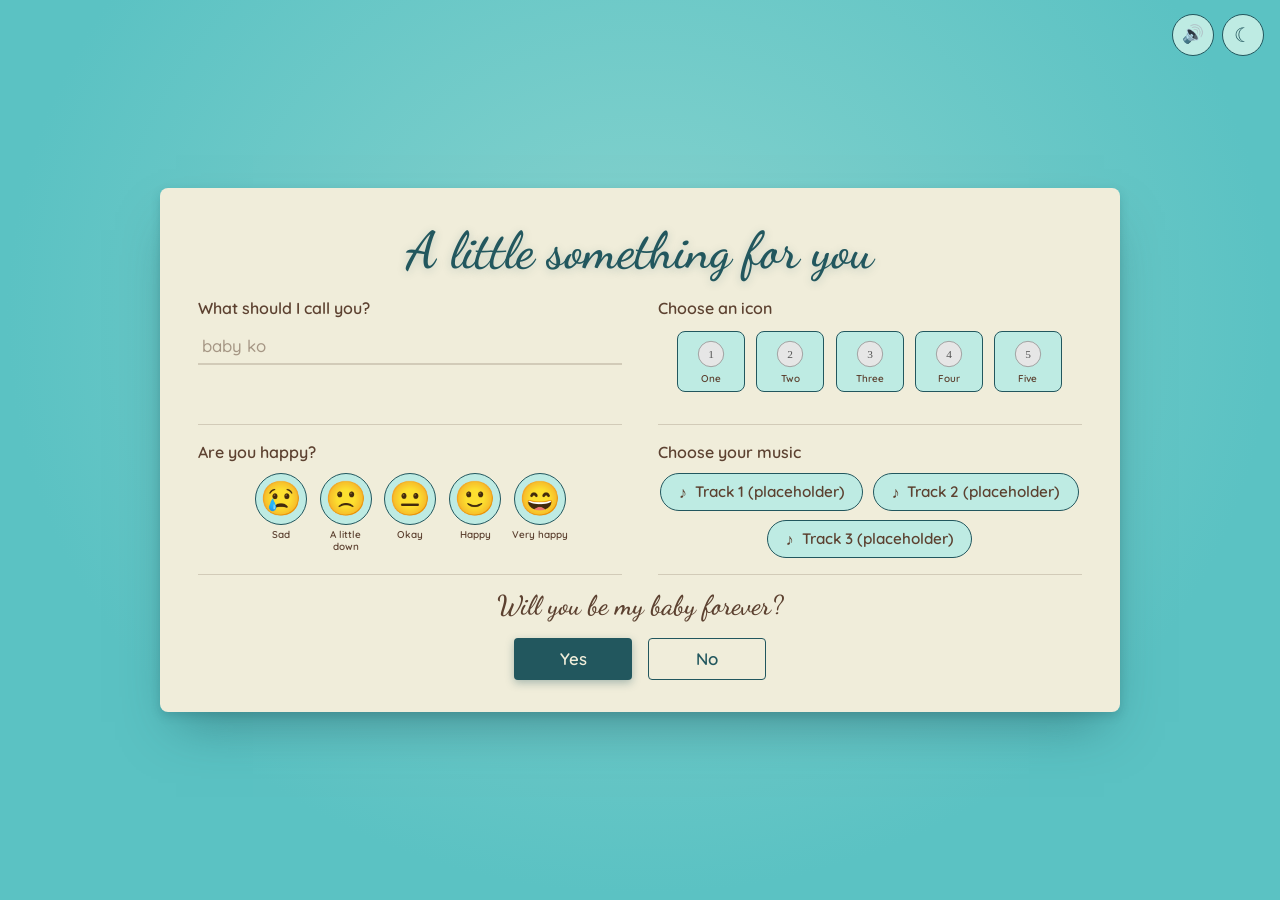
==== surprise-kit/index.html @ 10401327 "refactor: split into shared modules and a separate letter page Moves the one-page script into js/con" ====
<!DOCTYPE html>
<html lang="en">
<head>
<meta charset="utf-8">
<meta name="viewport" content="width=device-width, initial-scale=1, viewport-fit=cover">
<meta name="robots" content="noindex, nofollow, noarchive">
<meta name="referrer" content="strict-origin-when-cross-origin">
<title></title>
<!-- Documented exception: assets/favicon.svg can't read CSS variables, so it uses approved palette hexes directly. -->
<link rel="icon" type="image/svg+xml" href="assets/favicon.svg">
<link rel="preconnect" href="https://fonts.googleapis.com">
<link rel="preconnect" href="https://fonts.gstatic.com" crossorigin>
<link href="https://fonts.googleapis.com/css2?family=Pinyon+Script&family=Cormorant+Garamond:ital,wght@1,500;1,600&display=swap" rel="stylesheet">
<!-- Phase 3.1 S2: sign-up-only typography (Dancing Script for .su-title/#su-final-q, Quicksand for
     labels/inputs/buttons/track names) - added alongside the link above, which still serves
     Pinyon Script/Cormorant Garamond to every other screen; nothing here replaces that link. -->
<link href="https://fonts.googleapis.com/css2?family=Dancing+Script:wght@600;700&family=Quicksand:wght@400;500;600&display=swap" rel="stylesheet">
<link rel="stylesheet" href="style.css">
</head>
<body>
<section class="signup" id="signup" aria-labelledby="su-title">
  <div class="su-card">
    <h1 class="su-title" id="su-title"></h1>
    <form class="su-form" id="su-form" novalidate>
      <div class="su-step" data-step="username">
        <label class="su-label" for="su-username"></label>
        <input class="su-input" type="text" id="su-username" name="username" autocomplete="off" maxlength="40">
      </div>
      <div class="su-step" data-step="mood">
        <p class="su-label" id="su-mood-label"></p>
        <div class="su-moods" id="su-moods" role="group" aria-labelledby="su-mood-label"></div>
      </div>
      <div class="su-step" data-step="icon">
        <p class="su-label" id="su-icon-label"></p>
        <div class="su-icons" id="su-icons" role="group" aria-labelledby="su-icon-label"></div>
      </div>
      <div class="su-step" data-step="music">
        <p class="su-label" id="su-music-label"></p>
        <ul class="su-tracks" id="su-tracks" role="list"></ul>
      </div>
      <div class="su-step su-final" data-step="final">
        <p class="su-label" id="su-final-q"></p>
        <p class="su-msg" id="su-msg" role="status" aria-live="polite" hidden></p>
        <div class="su-yesno" role="group" aria-labelledby="su-final-q">
          <button type="submit" class="su-yes" id="su-yes"></button>
          <button type="button" class="su-no" id="su-no"></button>
        </div>
      </div>
      <div class="su-hp" aria-hidden="true">
        <label for="su-website">Website</label>
        <input type="text" id="su-website" name="website" tabindex="-1" autocomplete="off">
      </div>
    </form>
  </div>
</section>
<div id="air" aria-hidden="true"></div>
<button class="theme" id="theme"></button>
<section class="gallery" id="gallery" aria-labelledby="g-title" hidden>
  <header class="g-head">
    <h2 id="g-title" tabindex="-1"></h2>
    <p class="g-sub" id="g-sub"></p>
  </header>
  <div class="tabs" id="tabs" role="tablist"></div>
  <p class="g-msg" id="g-msg" role="status"></p>
  <div id="panel" role="tabpanel"><ul class="grid" id="grid"></ul></div>
</section>
<dialog class="player" id="player" aria-labelledby="p-title">
  <div class="p-box">
    <button class="p-close" id="p-close" type="button"><span aria-hidden="true">&times;</span></button>
    <div class="p-video" id="p-video"></div>
    <div class="p-info">
      <div class="p-text">
        <h3 id="p-title"></h3>
        <p id="p-caption"></p>
      </div>
      <div class="p-nav" id="p-nav">
        <button class="p-step" id="p-prev" type="button"><span aria-hidden="true">&larr;</span></button>
        <span class="p-count" id="p-count"></span>
        <button class="p-step" id="p-next" type="button"><span aria-hidden="true">&rarr;</span></button>
      </div>
    </div>
  </div>
</dialog>
<script src="js/config.js" defer></script>
<script src="js/common.js" defer></script>
<script src="js/signup.js" defer></script>
</body>
</html>
---- surprise-kit/style.css ----
:root{
 /* Light / Colorful (teal palette) */
 --bg:#5bc2c3;--bg-hi:#86d3ce;--head:#22575e;--hint:#5c4130;--ink:#5c4130;--paper:#f0edda;--rule:rgba(92,65,48,.2);
 --sh:34,87,94;--glow:rgba(190,235,227,.6);--env1:#f0edda;--env2:#bec4a7;--flap1:#f0edda;--flap2:#bec4a7;--flap3:#b4a87f;
 --el:#bec4a7;--eb:#f0edda;--btn:#22575e;--btn-text:#f0edda;--speck:#f0edda;--petal:#beebe3;
 --fl-head:#f0edda;--fl-stem:#898452;--fl-tape:#b4a87f;--bk1:#b4a87f;--bk2:#f0edda;--bk3:#898452;
 --slot:#86d3ce;--slot-ink:#5c4130;--slot-muted:#5c4130;--slot-edge:#22575e;--tab:#beebe3;--tab-ink:#22575e;--tab-on:#22575e;--tab-on-ink:#f0edda;--accent:#2fd5d6;--bevel:rgba(240,237,218,.55);
 /* contrast helpers (measured in T9): focus rings per surface, paper labels for small text on the teal, lighter vignette */
 --ring-page:#22575e;--ring-paper:#22575e;--ring-in:#f0edda;--ring-out:#22575e;--label:#f0edda;--label-sh:0 2px 6px rgba(var(--sh),.25);--theme-bg:#beebe3;--vig:.22;
 /* shared by both themes: red wax seal, envelope edges, video screen, player backdrop */
 --seal-hi:#e0616b;--seal:#c4444f;--seal-lo:#8d2634;--seal-shadow:rgba(80,20,30,.45);--seal-shade:rgba(60,10,20,.4);--seal-gloss:rgba(255,180,180,.4);
 --seal-ring:rgba(255,235,225,.75);--seal-rim:rgba(255,190,190,.35);--seal-mark:rgba(140,30,45,.35);--seal-line:rgba(255,205,205,.8);
 --env-edge:rgba(150,110,80,.28);--screen:#0b0f14;--backdrop:rgba(34,87,94,.82);
 color-scheme:light;box-sizing:border-box;padding-top:env(safe-area-inset-top,0px);padding-bottom:env(safe-area-inset-bottom,0px)}
/* Dark / Minimal Neutral (--sh 17,24,39 = proposed #111827 until the 5th swatch is confirmed).
   Same values twice: the toggle sets data-theme="dark"; with no saved choice the system setting decides. */
:root[data-theme="dark"]{--bg:#374151;--bg-hi:color-mix(in srgb,#374151,#6b7280 30%);--head:#f3f4f6;--hint:#d1d5db;--ink:#374151;--paper:#f3f4f6;--rule:rgba(55,65,81,.2);
 --sh:17,24,39;--glow:rgba(209,213,219,.16);--env1:#d1d5db;--env2:#6b7280;--flap1:#d1d5db;--flap2:#9ca3af;--flap3:#6b7280;
 --el:#6b7280;--eb:#d1d5db;--btn:#374151;--btn-text:#f3f4f6;--speck:#d1d5db;--petal:#d1d5db;
 --fl-head:#d1d5db;--fl-stem:#6b7280;--fl-tape:#6b7280;--bk1:#6b7280;--bk2:#d1d5db;--bk3:#374151;
 --slot:color-mix(in srgb,#374151,#6b7280 35%);--slot-ink:#f3f4f6;--slot-muted:#d1d5db;--slot-edge:#6b7280;--tab:transparent;--tab-ink:#f3f4f6;--tab-on:#f3f4f6;--tab-on-ink:#374151;--accent:#d1d5db;--bevel:rgba(243,244,246,.12);--backdrop:rgba(17,24,39,.85);
 --ring-page:#f3f4f6;--ring-paper:#111827;--ring-in:#f3f4f6;--ring-out:#111827;--label:transparent;--label-sh:none;--theme-bg:transparent;--vig:.38;color-scheme:dark}
@media (prefers-color-scheme:dark){:root:not([data-theme="light"]){--bg:#374151;--bg-hi:color-mix(in srgb,#374151,#6b7280 30%);--head:#f3f4f6;--hint:#d1d5db;--ink:#374151;--paper:#f3f4f6;--rule:rgba(55,65,81,.2);
 --sh:17,24,39;--glow:rgba(209,213,219,.16);--env1:#d1d5db;--env2:#6b7280;--flap1:#d1d5db;--flap2:#9ca3af;--flap3:#6b7280;
 --el:#6b7280;--eb:#d1d5db;--btn:#374151;--btn-text:#f3f4f6;--speck:#d1d5db;--petal:#d1d5db;
 --fl-head:#d1d5db;--fl-stem:#6b7280;--fl-tape:#6b7280;--bk1:#6b7280;--bk2:#d1d5db;--bk3:#374151;
 --slot:color-mix(in srgb,#374151,#6b7280 35%);--slot-ink:#f3f4f6;--slot-muted:#d1d5db;--slot-edge:#6b7280;--tab:transparent;--tab-ink:#f3f4f6;--tab-on:#f3f4f6;--tab-on-ink:#374151;--accent:#d1d5db;--bevel:rgba(243,244,246,.12);--backdrop:rgba(17,24,39,.85);
 --ring-page:#f3f4f6;--ring-paper:#111827;--ring-in:#f3f4f6;--ring-out:#111827;--label:transparent;--label-sh:none;--theme-bg:transparent;--vig:.38;color-scheme:dark}}
html{height:100%;scroll-padding-top:env(safe-area-inset-top,0px)}
body{margin:0;height:100%;background:radial-gradient(ellipse at 50% 35%,var(--bg-hi),var(--bg) 70%),var(--bg);overflow:hidden;color:var(--ink);font-family:'Cormorant Garamond',Georgia,serif}
/* paper grain + vignette */
body::before{content:"";position:fixed;inset:0;z-index:30;pointer-events:none;opacity:.16;mix-blend-mode:multiply;
 background-image:url("data:image/svg+xml;utf8,<svg xmlns='http://www.w3.org/2000/svg' width='160' height='160'><filter id='n'><feTurbulence type='fractalNoise' baseFrequency='.8' numOctaves='2' stitchTiles='stitch'/><feColorMatrix values='0 0 0 0 .4 0 0 0 0 .25 0 0 0 0 .3 0 0 0 .6 0'/></filter><rect width='100%' height='100%' filter='url(%23n)'/></svg>")}
body::after{content:"";position:fixed;inset:0;z-index:29;pointer-events:none;background:radial-gradient(ellipse at center,transparent 50%,rgba(var(--sh),var(--vig)))}
/* focus rings: one rule, the colour follows the surface the control sits on */
:focus-visible{--ring:var(--ring-page);outline:3px solid var(--ring);outline-offset:3px}
.letter :focus-visible,.seal:focus-visible,.p-box :focus-visible{--ring:var(--ring-paper)}
#air{position:fixed;inset:0;z-index:10;pointer-events:none;overflow:hidden}
#air span{position:absolute;bottom:0;background:var(--speck);border-radius:50%;opacity:0;animation:float linear infinite}
#air span.pt{background:var(--petal);border-radius:70% 0 70% 0}
@keyframes float{0%{transform:translate3d(0,10vh,0) rotate(0);opacity:0}10%{opacity:.55}90%{opacity:.4}100%{transform:translate3d(var(--dx),-115vh,0) rotate(360deg);opacity:0}}
/* Phase 4 L1: .stage is now a normal in-page section inside <main class="site-main letter-main">, between the
   sticky header and the footer (no longer a full-viewport box). letter-main is a flex column and the stage
   grows to fill it, so the scene stays centred in the space between the chrome at any window size; if the
   window is genuinely too short the page simply scrolls instead of cutting anything off. */
.letter-main{display:flex;flex-direction:column;overflow-x:clip}
.stage{position:relative;flex:1 0 auto;display:flex;flex-direction:column;align-items:center;justify-content:center;gap:3vh;padding:2vh 4vw}
/* the soft glow reaches 30% past the scene (was 45%) so it never adds scroll height above the footer */
.letter-main .scene::before{inset:-30%}
h1{margin:0;font:400 clamp(2.6rem,min(8vw,13vh),7rem)/1.05 'Pinyon Script',Georgia,serif;color:var(--head);text-align:center;
 text-shadow:0 2px 16px rgba(var(--sh),.28);transition:opacity .9s,transform .9s}
.hint{margin:0;font-style:italic;font-weight:500;font-size:1.15rem;color:var(--hint);transition:opacity .6s}
/* small text on the teal sits on a little paper label (ink on cream); invisible in the dark theme */
.hint,.g-sub,.g-msg{padding:.1em .8em;border-radius:3px;background:var(--label);box-shadow:var(--label-sh)}
.fade{opacity:0!important;transform:translateY(-14px)}
/* scene */
.scene{--w:min(560px,86vw,64vh);--lh:calc(var(--w)*.058);position:relative;width:var(--w);height:calc(var(--w)*.64);perspective:1400px;transition:opacity .8s,transform 1.15s cubic-bezier(.22,.9,.3,1)}
.scene::before{content:"";position:absolute;inset:-45%;background:radial-gradient(closest-side,var(--glow),transparent);pointer-events:none}
.scene.gone{opacity:0;pointer-events:none}
.back{position:absolute;inset:0;z-index:0;border-radius:4px;background:linear-gradient(160deg,var(--env1),var(--env2));box-shadow:0 26px 40px -14px rgba(var(--sh),.5),0 4px 10px rgba(var(--sh),.22)}
.front{position:absolute;inset:0;z-index:3;width:100%;height:100%;pointer-events:none;filter:drop-shadow(0 -2px 3px rgba(var(--sh),.18))}
.flap{position:absolute;left:0;top:0;width:100%;height:56%;z-index:4;clip-path:polygon(0 0,100% 0,50% 100%);transform-origin:top;
 background:linear-gradient(var(--flap1),var(--flap2));transition:transform .9s cubic-bezier(.5,0,.2,1),background .9s}
.scene.open .flap{transform:rotateX(180deg);background:var(--flap3)}
.scene.flapback .flap{z-index:1}
.letter{--ruled:repeating-linear-gradient(transparent 0,transparent calc(var(--lh) - 1px),var(--rule) calc(var(--lh) - 1px),var(--rule) var(--lh));
 position:absolute;left:50%;bottom:3%;width:80%;height:94%;z-index:2;transform:translateX(-50%);box-sizing:border-box;border-radius:3px;
 background:var(--ruled),var(--paper);
 box-shadow:0 8px 22px rgba(var(--sh),.3);transition:transform 1.2s cubic-bezier(.3,.7,.2,1),height 1.2s cubic-bezier(.3,.7,.2,1)}
.scene.rise .letter{transform:translateX(-50%) translateY(-58%) rotate(-1deg)}
/* height grows only once the letter is fully open and readable, so the seal->flap->rise
   motion above stays pixel-identical to before; the extra room is only for the reply
   section (Phase 3 P6), which sits below #text and is inert (unreachable) until this point */
.scene.read .letter{z-index:6;height:124%;transform:translateX(-50%) translateY(-38%) scale(1.22) rotate(0)}
/* text area: exactly 7 ruled lines, one rule down, above Continue; long letters scroll with their own lines */
.text{position:absolute;top:var(--lh);height:calc(var(--lh)*7);left:0;right:0;padding:0 calc(var(--w)*.07);overflow:hidden;
 background:var(--ruled),var(--paper);background-attachment:local;scrollbar-width:thin;scrollbar-color:var(--rule) transparent}
.scene.read .text{overflow-y:auto}
.text.more{-webkit-mask-image:linear-gradient(#000 calc(100% - var(--lh)),transparent);mask-image:linear-gradient(#000 calc(100% - var(--lh)),transparent)}
.text:focus-visible{outline-width:2px;outline-offset:-2px}
.letter p{margin:0;font-size:calc(var(--lh)*.7);line-height:var(--lh);font-style:italic;font-weight:600;color:var(--ink)}
.go{position:absolute;left:50%;bottom:calc(var(--lh)*.55);transform:translateX(-50%);padding:calc(var(--lh)*.22) calc(var(--lh)*1.2);
 font:italic 600 calc(var(--lh)*.7) 'Cormorant Garamond',Georgia,serif;color:var(--btn-text);background:var(--btn);border:0;border-radius:3px;cursor:pointer;box-shadow:0 3px 8px rgba(var(--sh),.35)}
.go:hover{filter:brightness(1.25)}
/* letter reply (Phase 3 P6): sits below the 7-line .text block and above #go, inside the
   same ruled-paper letter - reuses .letter's own --ruled/--rule gradient, not a new technique.
   .letter grows from 94% to 124% tall once .scene.read is active (see that rule above) to make
   room, without touching .text's line count, #go, or the seal->flap->rise motion beforehand. */
/* invisible (not just inert) until .scene.read - before then the letter is still its shorter
   94%-tall pre-read size (see .letter/.scene.read .letter above) and this region would
   otherwise sit underneath #go for the ~1.25s .rise transition; opacity avoids that overlap
   ever being visible without touching #go's own position or the rise timing */
.reply{position:absolute;left:0;right:0;top:calc(var(--lh)*8.3);height:calc(var(--lh)*3.2);opacity:0;
 display:flex;flex-direction:column;gap:calc(var(--lh)*.15);padding:0 calc(var(--w)*.07);box-sizing:border-box;transition:opacity .5s ease .7s}
.scene.read .reply{opacity:1}
.reply-label{margin:0;font-style:italic;font-weight:600;font-size:calc(var(--lh)*.42);line-height:1.15;color:var(--ink)}
.reply-text{flex:1 1 auto;min-height:0;width:100%;box-sizing:border-box;resize:none;padding:.1em 0;border:0;border-radius:0;
 font:italic 600 calc(var(--lh)*.5)/calc(var(--lh)*.92) 'Cormorant Garamond',Georgia,serif;color:var(--ink);
 background:var(--ruled),transparent;background-attachment:local;outline-offset:2px}
.reply-text::placeholder{color:var(--ink);opacity:.5}
/* hidden by default; shown on an empty submit (see script.js) - no competing display
   rule here. (P8: the sign-up flow never grew its own equivalent nudge, so this was
   the only one that needed this caution; a stray unused .su-nudge rule has been removed.) */
.reply-nudge{margin:0;font-style:italic;font-weight:500;font-size:calc(var(--lh)*.4);line-height:1.15;color:var(--ink)}
.reply-submit{align-self:flex-start;flex:0 0 auto;padding:calc(var(--lh)*.1) calc(var(--lh)*.6);
 font:italic 600 calc(var(--lh)*.46) 'Cormorant Garamond',Georgia,serif;color:var(--btn-text);background:var(--btn);border:0;border-radius:3px;cursor:pointer;box-shadow:0 2px 6px rgba(var(--sh),.3)}
.reply-submit:hover{filter:brightness(1.25)}
/* honeypot: identical technique to .su-hp - off-screen clip, not display:none, so a bot
   that ignores CSS still "sees" and can fill it; tabindex=-1 in the markup keeps it out of Tab */
.reply-hp{position:absolute;width:1px;height:1px;margin:-1px;padding:0;border:0;overflow:hidden;white-space:nowrap;clip:rect(0,0,0,0);clip-path:inset(50%)}
/* wax seal */
.seal{position:absolute;left:50%;top:56%;z-index:7;width:calc(var(--w)*.17);aspect-ratio:1;padding:0;border:0;cursor:pointer;
 transform:translate(-50%,-50%);border-radius:52% 48% 50% 50%/50% 52% 48% 50%;
 background:radial-gradient(circle at 35% 30%,var(--seal-hi),var(--seal) 45%,var(--seal-lo));
 box-shadow:0 6px 12px var(--seal-shadow),inset 0 -4px 8px var(--seal-shade),inset 0 3px 6px var(--seal-gloss)}
.seal::before{content:"";position:absolute;inset:-6%;border-radius:50%;border:2px solid var(--seal-ring);animation:ring 2.4s ease-out infinite}
.seal::after{content:"";position:absolute;inset:14%;border-radius:50%;border:1.5px solid var(--seal-rim)}
.seal svg{position:absolute;inset:18%;width:64%;height:64%;fill:var(--seal-mark);stroke:var(--seal-line)}
.seal.broken{animation:snap .8s ease-in forwards;opacity:0;pointer-events:none}
.seal.broken::before{display:none}
@keyframes ring{from{transform:scale(1);opacity:.8}to{transform:scale(1.55);opacity:0}}
@keyframes snap{0%{transform:translate(-50%,-50%);opacity:1}25%{transform:translate(-50%,-50%) scale(1.15) rotate(-5deg);opacity:1}100%{transform:translate(-50%,-5%) rotate(20deg) scale(.9);opacity:0}}
.seal:focus-visible,.go:focus-visible{outline-offset:4px}
/* decor */
.flowers{position:absolute;left:-19%;bottom:-6%;width:31%;z-index:5;pointer-events:none;filter:drop-shadow(0 6px 8px rgba(var(--sh),.3));
 transition:opacity .9s ease .35s,transform .9s cubic-bezier(.3,.8,.3,1) .35s}
.flowers use{fill:var(--fl-head)}
.flowers .stems{stroke:var(--fl-stem)}
.flowers .tape{fill:var(--fl-tape)}
.book{position:absolute;right:-20%;bottom:-3%;width:27%;aspect-ratio:.78;z-index:0;transform:rotate(9deg);border-radius:3px;overflow:hidden;
 background:linear-gradient(90deg,var(--bk1),var(--bk2) 46%,var(--bk3) 50%,var(--bk2) 54%,var(--bk1));box-shadow:0 12px 20px rgba(var(--sh),.38);
 transition:opacity .9s ease .45s,transform .9s cubic-bezier(.3,.8,.3,1) .45s}
.book::before,.book::after{content:"";position:absolute;top:12%;bottom:12%;width:36%;background:repeating-linear-gradient(rgba(var(--sh),.42) 0 2px,transparent 2px 7px)}
.book::before{left:9%}.book::after{right:9%}
/* scene 2: clip inventory */
/* unveil: a soft wash opens from the middle like a curtain of light, then the slots ripple in */
.gallery{position:fixed;inset:0;z-index:12;overflow-y:auto;padding:clamp(2rem,6vh,4rem) 4vw 4rem;box-sizing:border-box;
 background:radial-gradient(ellipse at 50% 18%,var(--bg-hi),transparent 75%);
 opacity:0;clip-path:circle(0% at 50% 45%);transition:opacity .9s,clip-path 1.3s cubic-bezier(.6,0,.2,1)}
.gallery.show{opacity:1;clip-path:circle(100% at 50% 45%)}
.gallery.settled{clip-path:none}
.gallery.show .g-head{animation:head-in .9s .35s both}
@keyframes head-in{from{opacity:0;transform:translateY(-12px)}}
.g-head{text-align:center;margin-bottom:1.4rem}
.g-head h2{margin:0;font:400 clamp(2.4rem,5vw,4.2rem)/1.15 'Pinyon Script',Georgia,serif;color:var(--head);text-shadow:0 2px 14px rgba(var(--sh),.28)}
.g-head h2:focus{outline:none}
.g-sub{display:inline-block;margin:.4rem 0 0;font-style:italic;font-weight:500;font-size:1.2rem;color:var(--hint)}
.tabs{display:flex;flex-wrap:wrap;justify-content:center;gap:.5rem;margin:0 auto 1.6rem}
.tab{padding:.35rem 1.1rem;font:italic 600 1.1rem 'Cormorant Garamond',Georgia,serif;color:var(--tab-ink);background:var(--tab);border:1.5px solid var(--slot-edge);border-radius:99px;cursor:pointer}
.tab[aria-selected="true"]{color:var(--tab-on-ink);background:var(--tab-on);border-color:var(--tab-on)}
.g-msg{display:table;text-align:center;font-style:italic;font-size:1.2rem;color:var(--hint);margin:0 auto}
.g-msg:empty{display:none}
.grid{list-style:none;margin:0 auto;padding:0;max-width:1200px;display:grid;grid-template-columns:repeat(auto-fill,minmax(190px,1fr));gap:16px;counter-reset:slot}
/* each slot ripples in; the stagger is capped so a long list never waits */
.grid li{counter-increment:slot;animation:slot-in .55s cubic-bezier(.2,.8,.3,1) both;animation-delay:calc(var(--base,.1s) + min(var(--i,0),16) * 45ms)}
.gallery:not(.settled){--base:.65s}
@keyframes slot-in{from{opacity:0;transform:translateY(14px) scale(.96)}}
/* inventory cell: bevelled frame, numbered tag, glow on hover/focus */
.slot{position:relative;display:flex;flex-direction:column;width:100%;height:100%;padding:8px 8px 10px;gap:.2rem;text-align:left;cursor:pointer;
 font-family:'Cormorant Garamond',Georgia,serif;color:var(--slot-ink);background:var(--slot);border:2px solid var(--slot-edge);border-radius:8px;
 box-shadow:inset 2px 2px 0 var(--bevel),inset -2px -2px 0 rgba(var(--sh),.22),0 6px 14px -6px rgba(var(--sh),.45);transition:transform .2s,box-shadow .2s,border-color .2s}
.slot:hover,.slot:focus-visible{transform:translateY(-3px);border-color:var(--accent);
 box-shadow:inset 2px 2px 0 var(--bevel),inset -2px -2px 0 rgba(var(--sh),.22),0 0 0 3px color-mix(in srgb,var(--accent) 45%,transparent),0 12px 20px -8px rgba(var(--sh),.55)}
.slot::before{content:counter(slot,decimal-leading-zero) / "";position:absolute;top:8px;left:8px;z-index:1;padding:0 .5em;
 font:italic 600 .85rem/1.5 'Cormorant Garamond',Georgia,serif;color:var(--tab-on-ink);background:var(--tab-on);border-radius:4px 0 6px 0}
.frame{position:relative;display:block;aspect-ratio:16/9;overflow:hidden;border-radius:4px;background:rgba(var(--sh),.18);margin-bottom:.35rem;
 box-shadow:inset 0 0 0 1px rgba(var(--sh),.25)}
.thumb{display:block;width:100%;height:100%;object-fit:cover}
/* play badge: shows on hover/focus, always (dimmer) on an empty slot */
.frame::before,.frame::after{content:"";position:absolute;left:50%;top:50%;transform:translate(-50%,-50%);opacity:0;transition:opacity .2s}
.frame::after{width:42px;height:42px;border-radius:50%;background:var(--tab-on);box-shadow:0 3px 10px rgba(var(--sh),.4)}
.frame::before{z-index:1;margin-left:2px;border-left:13px solid var(--tab-on-ink);border-top:8px solid transparent;border-bottom:8px solid transparent}
.slot:hover .frame::before,.slot:hover .frame::after,.slot:focus-visible .frame::before,.slot:focus-visible .frame::after{opacity:1}
.no-thumb .thumb{visibility:hidden}
.no-thumb .frame{background:repeating-linear-gradient(135deg,rgba(var(--sh),.14) 0 6px,transparent 6px 13px),rgba(var(--sh),.08)}
.no-thumb .frame::before,.no-thumb .frame::after{opacity:.55}
.name{font-weight:600;font-size:1.15rem;line-height:1.2}
.when{font-style:italic;font-size:1rem;color:var(--slot-muted)}
/* scene 3: clip player */
html:has(.player[open]) .gallery{overflow:hidden}
.player{width:min(960px,92vw);max-height:94vh;padding:0;border:0;background:transparent;color:var(--ink);overflow:visible}
.player::backdrop{background:var(--backdrop);backdrop-filter:blur(3px)}
.player[open]{animation:pop .35s cubic-bezier(.2,.8,.3,1)}
@keyframes pop{from{opacity:0;transform:translateY(16px) scale(.97)}}
.p-box{position:relative;padding:14px 14px 16px;border-radius:8px;background:var(--paper);box-shadow:0 30px 60px -20px rgba(var(--sh),.7)}
.p-video{aspect-ratio:16/9;max-height:calc(94vh - 9rem);margin:0 auto;border-radius:4px;overflow:hidden;background:var(--screen)}
.p-video iframe{display:block;width:100%;height:100%;border:0}
.p-info{display:flex;align-items:center;justify-content:space-between;gap:1rem;padding:.8rem .4rem 0}
.p-text{min-width:0}
.p-nav{display:flex;align-items:center;gap:.6rem;flex-shrink:0}
.p-nav[hidden]{display:none}
.p-count{font-style:italic;font-weight:600;font-size:1.1rem;color:var(--ink);min-width:3.2em;text-align:center}
.p-step{width:44px;height:44px;border-radius:50%;border:1.5px solid var(--btn);background:transparent;color:var(--btn);font-size:1.3rem;line-height:1;cursor:pointer}
.p-step:hover{background:var(--btn);color:var(--btn-text)}
.p-fallback{height:100%;display:flex;flex-direction:column;align-items:center;justify-content:center;gap:1rem;padding:2rem;box-sizing:border-box;text-align:center;
 background:repeating-linear-gradient(135deg,rgba(var(--sh),.14) 0 6px,transparent 6px 13px),var(--paper)}
.p-fallback p{margin:0;max-width:34ch;font-style:italic;font-weight:600;font-size:1.3rem;line-height:1.4;color:var(--ink)}
.p-fallback a{padding:.45rem 1.4rem;border-radius:3px;font:italic 600 1.15rem 'Cormorant Garamond',Georgia,serif;color:var(--btn-text);background:var(--btn);text-decoration:none;box-shadow:0 3px 8px rgba(var(--sh),.35)}
.p-fallback a:hover{filter:brightness(1.25)}
.p-info h3{margin:0;font:400 clamp(1.8rem,3vw,2.4rem)/1.1 'Pinyon Script',Georgia,serif;color:var(--btn)}
.p-info p{margin:.3rem 0 0;font-style:italic;font-weight:500;font-size:1.2rem;color:var(--ink)}
.p-close{position:absolute;top:-16px;right:-16px;z-index:1;width:42px;height:42px;border-radius:50%;border:0;cursor:pointer;
 font-size:1.6rem;line-height:1;color:var(--btn-text);background:var(--btn);box-shadow:0 4px 12px rgba(var(--sh),.5)}
.p-close:hover{filter:brightness(1.25)}
/* floating round buttons sit on mixed or darker backgrounds, so their ring is a self-contained light/dark/light band */
.p-close:focus-visible,.theme:focus-visible,.mute:focus-visible,.inbox:focus-visible,.inbox-close:focus-visible{--ring:var(--ring-out);outline-offset:2px;box-shadow:0 0 0 7px var(--ring-in)}
.p-close:focus-visible,.inbox-close:focus-visible{box-shadow:0 0 0 7px var(--ring-in),0 4px 12px rgba(var(--sh),.5)}
@media (prefers-reduced-motion:reduce){*{animation:none!important;transition-duration:.01ms!important}#air{display:none}
 .gallery{clip-path:none!important;transition:opacity .6s!important}}

/* envelope front pieces + theme toggle */
.front polygon{stroke:var(--env-edge);stroke-width:.3}
.front polygon:nth-child(-n+2){fill:var(--el)}
.front polygon:nth-child(3){fill:var(--eb)}
/* z-index:55 (above .signup's 50, Phase 3.1 S1): the sign-up overlay used to bury this
   button even though it's present in the DOM on every screen including sign-up - this is
   the only change needed to make it visible/clickable there again, same top-right spot. */
.theme{position:fixed;top:calc(env(safe-area-inset-top,0px) + 14px);right:16px;z-index:55;width:42px;height:42px;border-radius:50%;border:1.5px solid var(--head);background:var(--theme-bg);color:var(--head);font-size:1.25rem;line-height:1;cursor:pointer}
.theme:hover{background:rgba(var(--sh),.15)}
/* mute control (Phase 3 P4): same fixed-toolbar treatment as .theme, reusing its vars - no new colors */
.mute{position:fixed;top:calc(env(safe-area-inset-top,0px) + 14px);right:66px;z-index:55;width:42px;height:42px;border-radius:50%;border:1.5px solid var(--head);background:var(--theme-bg);color:var(--head);font-size:1.1rem;line-height:1;cursor:pointer}
.mute:hover{background:rgba(var(--sh),.15)}

/* sign-up gate (Phase 3 P1, reworked Phase 3.1 S1/S2): a wide, centered card with a
   2-column grid above ~800px (username+mood left, icon+music right), single column
   below. Mobile-friendly by request (320px-1920px) - the one screen that isn't
   desktop-first - but also sized so a 1366x768 laptop needs little/no scrolling. */
.signup{position:fixed;inset:0;z-index:50;display:flex;align-items:center;justify-content:center;overflow-y:auto;box-sizing:border-box;
 padding:max(20px,env(safe-area-inset-top,0px)) 16px calc(env(safe-area-inset-bottom,0px) + 20px);
 background:radial-gradient(ellipse at 50% 35%,var(--bg-hi),var(--bg) 70%),var(--bg)}
@supports (align-items:safe center){.signup{align-items:safe center;justify-content:safe center}}
.su-card{width:min(960px,94vw);max-width:1000px;box-sizing:border-box;margin:auto;padding:clamp(1.2rem,3vw,2rem) clamp(1.2rem,4vw,2.4rem);
 display:flex;flex-direction:column;gap:1rem;border-radius:8px;background:var(--paper);
 box-shadow:0 26px 50px -16px rgba(var(--sh),.5),0 4px 10px rgba(var(--sh),.22)}
.su-card :focus-visible{--ring:var(--ring-paper)}
/* Dancing Script is scoped to this title and #su-final-q only (D-title-font-scope reading (a)) -
   h1/.g-head h2/.p-info h3/#inbox-title all stay on Pinyon Script, untouched. clamp()+max-width+
   text-wrap:balance (progressive enhancement, harmless if unsupported) keep it from ever
   wrapping down to a lonely last word. */
.su-title{margin:0 auto;max-width:22ch;text-align:center;text-wrap:balance;
 font:600 clamp(2.1rem,4.4vw,3.2rem)/1.2 'Dancing Script',cursive;color:var(--btn);text-shadow:0 2px 10px rgba(var(--sh),.22)}
.su-form{display:grid;grid-template-columns:1fr;grid-template-areas:"username" "mood" "icon" "music" "final";gap:1.1rem;min-width:0}
@media (min-width:800px){
  .su-form{grid-template-columns:1fr 1fr;column-gap:2.2rem;grid-template-areas:"username icon" "mood music" "final final"}
}
.su-step{display:flex;flex-direction:column;gap:.6rem;padding-bottom:1rem;border-bottom:1px solid var(--rule);min-width:0}
.su-step[data-step="username"]{grid-area:username}
.su-step[data-step="mood"]{grid-area:mood}
.su-step[data-step="icon"]{grid-area:icon}
.su-step[data-step="music"]{grid-area:music}
/* final step: spans the full width below the 2-column grid, centered; no border/padding
   carried over from .su-step, and a small negative margin trims the leftover row-gap above
   it so nothing reads as dead space between the grid and the question. */
.su-final{grid-area:final;border-bottom:0;padding-bottom:0;padding-top:0;margin-top:-.3rem;align-items:center;text-align:center}
.su-label{margin:0;text-align:left;font:600 1rem/1.3 'Quicksand',sans-serif;color:var(--ink)}
#su-final-q{text-align:center;max-width:32ch;margin:0 auto;text-wrap:balance;
 font:600 clamp(1.3rem,3vw,1.7rem)/1.3 'Dancing Script',cursive;color:var(--ink)}
.su-input{width:100%;box-sizing:border-box;padding:.4em .2em;font:500 1.05rem/1.3 'Quicksand',sans-serif;
 color:var(--ink);background:transparent;border:0;border-bottom:2px solid var(--rule);border-radius:0}
.su-input:focus-visible{border-bottom-color:var(--accent)}
.su-input::placeholder{color:var(--ink);opacity:.5}
/* mood picker: a single row of circles (script.js's renderMoods() sets textContent to the
   emoji and aria-label to MOODS' label field, e.g. "A little down" - no visible label text
   node exists yet, so the ::after below reads that same aria-label via attr() to show it
   underneath each circle without any script.js change). [aria-pressed="true"] gets a ring +
   scale bump so the selected mood is unambiguous at a glance. */
.su-moods{display:flex;flex-wrap:wrap;gap:.8rem;justify-content:center;min-height:56px;padding-bottom:1.3rem}
.su-mood{flex:0 0 auto;position:relative;width:clamp(44px,10vw,52px);height:clamp(44px,10vw,52px);padding:0;
 display:flex;align-items:center;justify-content:center;overflow:visible;
 font-size:clamp(1.6rem,4.5vw,2.1rem);line-height:1;color:var(--tab-ink);background:var(--tab);border:1.5px solid var(--slot-edge);border-radius:50%;cursor:pointer;
 transition:transform .15s ease,box-shadow .15s ease}
.su-mood:hover{border-color:var(--accent)}
.su-mood:focus-visible{outline-offset:2px}
/* selected states ring in --btn, not --tab-on: in the dark theme --tab-on is the same #f3f4f6
   as the card's --paper, so a fill alone is invisible against the card (QA S5). --btn is the
   primary button colour in both themes, so it reads as a defined edge on cream and on white. */
.su-mood[aria-pressed="true"]{color:var(--tab-on-ink);background:var(--tab-on);border-color:var(--btn);
 transform:scale(1.1);box-shadow:0 0 0 3px color-mix(in srgb,var(--btn) 45%,transparent),0 4px 10px rgba(var(--sh),.35)}
.su-mood::after{content:attr(aria-label);position:absolute;top:100%;left:50%;transform:translateX(-50%);margin-top:.35rem;width:6em;
 font:600 .62rem/1.15 'Quicksand',sans-serif;color:var(--ink);text-align:center;white-space:normal;pointer-events:none}
@media (prefers-reduced-motion:reduce){.su-mood{transition:none}}
/* icon picker: one horizontal row (not a wrapping grid), each icon with a visible label
   underneath (same attr(aria-label) technique as the moods above, reading ICONS' label
   field - "One".."Five" today, the real icon names once D-assets' placeholders are swapped).
   overflow-x:auto is a narrow-mobile safety net so the row never breaks into a wrap. */
/* wraps rather than scrolling: at 360px, and in the 2-column cell between ~800-945px, five
   icons on one nowrap row overflowed and clipped (QA S5). It still sits on one row wherever
   there's room, which is every desktop width. */
.su-icons{display:flex;flex-wrap:wrap;gap:.7rem;justify-content:center;padding:.2rem .1rem 1rem;min-height:auto}
.su-icon{flex:0 0 auto;box-sizing:border-box;width:clamp(46px,13vw,68px);padding:.5rem .3rem .4rem;
 display:flex;flex-direction:column;align-items:center;justify-content:center;gap:.3rem;
 color:var(--ink);background:var(--tab);border:1.5px solid var(--slot-edge);border-radius:8px;cursor:pointer}
.su-icon img{width:28px;height:28px;flex:0 0 auto}
/* --ink, not --tab-ink: --tab-ink is #f3f4f6 in the dark theme, identical to the card's
   --paper behind the transparent --tab, so these labels were invisible there (QA S5). */
.su-icon::after{content:attr(aria-label);font:600 .62rem/1.15 'Quicksand',sans-serif;color:var(--ink);text-align:center;white-space:nowrap}
.su-icon:hover{border-color:var(--accent)}
.su-icon:focus-visible{outline-offset:2px}
.su-icon[aria-pressed="true"]{color:var(--tab-on-ink);background:var(--tab-on);border-color:var(--btn);
 box-shadow:0 0 0 3px color-mix(in srgb,var(--btn) 45%,transparent)}
.su-icon[aria-pressed="true"]::after{color:var(--tab-on-ink)}
/* track list: a horizontal row of pill buttons (title + a music-note glyph via ::before,
   currentColor so it follows .su-track's own text color/theme) instead of the old stacked
   full-width list. Wraps on very narrow widths rather than forcing a scrollbar, since track
   titles can run long. */
.su-tracks{list-style:none;margin:0;padding:0;display:flex;flex-wrap:wrap;gap:.6rem;justify-content:center;min-height:48px}
.su-tracks li{display:flex}
.su-track{box-sizing:border-box;display:inline-flex;align-items:center;gap:.5rem;padding:.55rem 1.1rem;
 font:600 .95rem/1.2 'Quicksand',sans-serif;color:var(--ink);background:var(--tab);border:1.5px solid var(--slot-edge);border-radius:999px;cursor:pointer}
.su-track::before{content:"\266A";font-size:1rem;line-height:1;color:currentColor}
.su-track:hover{border-color:var(--accent)}
/* same --btn ring as the moods/icons: with --tab-on's fill alone, a selected track in the dark
   theme was indistinguishable from an unselected one - identical text colour, and its border
   turned the card's own white (QA S5 follow-up). */
.su-track[aria-selected="true"],.su-track.selected{color:var(--tab-on-ink);background:var(--tab-on);border-color:var(--btn);
 box-shadow:0 0 0 3px color-mix(in srgb,var(--btn) 45%,transparent)}
/* gentle validation message (filled by script.js). NO display rule on purpose, so the hidden
   attribute keeps working - same caution as .reply-nudge. */
.su-msg{margin:0;max-width:34ch;text-align:center;text-wrap:balance;font:600 1rem/1.4 'Quicksand',sans-serif;color:var(--ink)}
/* "missing field" highlight, toggled by script.js on a .su-step. Soft --btn tint + ring (the same
   --btn ring as the selected moods/icons/tracks): --btn differs from --paper in both themes
   (#22575e vs #f0edda light, #374151 vs #f3f4f6 dark), unlike --tab-on which equals --paper in dark.
   Box-shadow/background only - no padding or border change, so no layout shift. */
.su-missing{border-radius:8px;background:color-mix(in srgb,var(--btn) 10%,transparent);
 box-shadow:0 0 0 3px color-mix(in srgb,var(--btn) 45%,transparent);animation:su-missing-glow 1.6s ease-in-out 2}
@keyframes su-missing-glow{50%{box-shadow:0 0 0 6px color-mix(in srgb,var(--btn) 25%,transparent)}}
@media (prefers-reduced-motion:reduce){.su-missing{animation:none}}
/* final yes/no step: .su-yesno stays the positioned ancestor (position:relative) that
   gallery-dev's upcoming physics rewrite (S3/S4) anchors #su-no's eventual position:absolute
   to - that contract is unchanged here, su-no is still plain layout, no motion added. */
.su-yesno{position:relative;display:flex;flex-wrap:wrap;gap:1rem;justify-content:center;margin-top:.3rem}
.su-yes,.su-no{box-sizing:border-box;min-width:7em;padding:.6em 1.6em;border-radius:4px;cursor:pointer;
 font:600 1.05rem/1.2 'Quicksand',sans-serif}
.su-yes{color:var(--btn-text);background:var(--btn);border:0;box-shadow:0 3px 8px rgba(var(--sh),.35)}
.su-yes:hover{filter:brightness(1.25)}
.su-no{color:var(--btn);background:transparent;border:1.5px solid var(--btn)}
.su-no:hover{background:var(--btn);color:var(--btn-text)}
/* honeypot: off-screen clip, not display:none (bots skip that); tabindex=-1 in the markup already keeps it out of Tab */
.su-hp{position:absolute;width:1px;height:1px;margin:-1px;padding:0;border:0;overflow:hidden;white-space:nowrap;clip:rect(0,0,0,0);clip-path:inset(50%)}

/* Phase 3 P5: intro dim-and-unfold. #stage's DEFAULT (no class) state is the normal, fully
   lit, fully-entered look exactly as it is today - so a returning visit with a saved sign-up
   (script.js never adds these classes on that path) goes straight to today's #stage with no
   intro replay, by design: see script.js for the one-time trigger. Only a just-finished,
   first-time sign-up adds #stage.intro-pre for one frame (a "not yet entered" start state for
   .scene/.flowers/.book) and then removes it, so the existing transitions below animate them
   into the very same resting look. The dim (#stage.intro-dim) and the heading
   (#stage.intro-msg-on) are separate toggles the same script.js hook sets alongside it; the dim
   is intentionally left on afterwards - it stays through the (unchanged) seal/letter/reply
   steps and is only lifted by the later light-up task (P8), not here.
   P8 note: the light-up is just this same #stage.intro-dim class being removed (see
   script.js's reply-submit flow) - the opacity transition below already runs symmetrically
   in both directions, so dim-in (here) and light-up (P8) share one smooth 1.1s fade with no
   separate rule needed; prefers-reduced-motion above already collapses it to .01ms either way. */
#stage::after{content:"";position:fixed;inset:0;z-index:31;pointer-events:none;background:rgba(var(--sh),.5);opacity:0;transition:opacity 1.1s ease}
#stage.intro-dim::after{opacity:1}
/* L1 dim decision: the overlay is position:fixed over the WHOLE viewport, so the header, footer, atmosphere
   and page background all dim together ("dimmed background"), and removing .intro-dim lights the whole page
   back up. The foreground (heading, envelope scene, hint, memories button) is lifted above the overlay
   (z-index 32; .intro-msg is 33) so the envelope stays lit like a spotlight and text keeps its normal
   contrast. Dimmed chrome stays clickable: the overlay has pointer-events:none. */
#stage>h1,#stage>.hint,#stage>.scene{position:relative;z-index:32}
#stage.intro-pre .scene{opacity:0;transform:translateY(-70vh)}
#stage.intro-pre .flowers{opacity:0;transform:translateY(26px) scale(.8)}
#stage.intro-pre .book{opacity:0;transform:translateY(26px) scale(.8)}
.intro-msg{position:absolute;top:6%;left:50%;transform:translate(-50%,-10px);margin:0;max-width:86vw;text-align:center;
 font:italic 600 clamp(1.5rem,4.2vw,2.3rem)/1.3 'Cormorant Garamond',Georgia,serif;color:var(--head);
 /* sits over the intro dim overlay, where --head direct on --bg falls short of 4.5:1 (QA P11);
    the same paper-label treatment already used for .hint/.g-sub on teal fixes it here too */
 padding:.15em 1em;border-radius:4px;background:var(--label);box-shadow:var(--label-sh);
 text-shadow:0 2px 12px rgba(var(--sh),.28);opacity:0;pointer-events:none;z-index:33;transition:opacity .9s ease,transform .9s ease}
#stage.intro-msg-on .intro-msg{opacity:1;transform:translate(-50%,0)}
/* reduced motion: the global rule near the top of this file already forces every transition
   above to .01ms, so .intro-pre's offset/opacity-0 start state just snaps straight to the
   normal resting look (opacity 1, no transform) the instant script.js removes the class -
   a fade-with-no-travel rather than a broken half-moved frame. No extra override needed here. */

/* Phase 3 P6: inbox icon + readback dialog. Static look only - hidden by default in the
   markup; a later gallery-dev task shows/wires it (open on click, populate #inbox-text from
   her saved reply, fold-in animation). Sized/placed like .theme/.mute; the dialog mirrors
   #player/.p-box's own <dialog>/::backdrop pattern (reuses the existing @keyframes pop). */
.inbox{position:fixed;top:calc(env(safe-area-inset-top,0px) + 14px);right:116px;z-index:40;width:42px;height:42px;border-radius:50%;
 border:1.5px solid var(--head);background:var(--theme-bg);color:var(--head);cursor:pointer}
.inbox::before{content:"\2709";font-size:1.15rem;line-height:1}
.inbox:hover{background:rgba(var(--sh),.15)}
.inbox-badge{position:absolute;top:-4px;right:-4px;min-width:16px;height:16px;padding:0 3px;box-sizing:border-box;border-radius:50%;
 font-size:.7rem;font-weight:700;line-height:16px;text-align:center;color:var(--tab-on-ink);background:var(--accent)}
.inbox-view{width:min(420px,90vw);padding:0;border:0;background:transparent;color:var(--ink)}
.inbox-view::backdrop{background:var(--backdrop);backdrop-filter:blur(3px)}
.inbox-view[open]{animation:pop .35s cubic-bezier(.2,.8,.3,1)}
.inbox-box{position:relative;padding:14px 14px 16px;border-radius:8px;background:var(--paper);box-shadow:0 30px 60px -20px rgba(var(--sh),.7)}
.inbox-box :focus-visible{--ring:var(--ring-paper)}
#inbox-title{margin:0;font:400 clamp(1.6rem,3vw,2.1rem)/1.1 'Pinyon Script',Georgia,serif;color:var(--btn)}
#inbox-text{margin:.5rem 0 0;font-style:italic;font-weight:500;font-size:1.1rem;line-height:1.4;color:var(--ink);white-space:pre-wrap}
.inbox-close{position:absolute;top:-16px;right:-16px;z-index:1;width:42px;height:42px;border-radius:50%;border:0;cursor:pointer;
 font-size:1.6rem;line-height:1;color:var(--btn-text);background:var(--btn);box-shadow:0 4px 12px rgba(var(--sh),.5)}
.inbox-close:hover{filter:brightness(1.25)}

/* Phase 3 P7: reply submit folds the letter up toward the inbox icon (fixed top-right) and
   fades it out - same transition/easing convention as .scene.rise .letter's own transform
   transition above, not a new animation language. #letter.folding (ID + class, not just
   .folding) is needed so this beats .scene.read .letter's own transform rule in the cascade,
   which otherwise wins on specificity alone. The end state (opacity:0, pointer-events:none) is
   correct standing still, with no transition at all - required since the global
   prefers-reduced-motion rule above forces every transition here to .01ms; there's no
   mid-fold visual this depends on. script.js hides #letter's content behind #stage afterwards
   the same way .scene.gone already does (triggered via the existing #go click, not duplicated). */
/* Phase 4 L1: the target is now #hdr-inbox in the sticky header (not the old floating #inbox). The letter's
   centre sits at ~50vw and ~(50vh - .15 * scene height) (the .read state lifts it), so:
   dx = 50vw - (header side padding + theme btn + mute btn + gaps + half the icon ~ 120px)
   dy = header icon centre (~30px) - that start height. --w is inherited from .scene, so this tracks its size.
   Below 900px the header stacks and its action row is centred: the icon is ~50px left of centre, ~120px down. */
#letter.folding{transition:transform .65s cubic-bezier(.3,.7,.2,1),opacity .55s ease;
 transform:translateX(-50%) translate(calc(50vw - clamp(1rem,3vw,2rem) - 120px),calc(var(--w)*.096 + 30px - 50vh)) scale(.05) rotate(8deg);opacity:0;pointer-events:none}
@media (max-width:900px){
 #letter.folding{transform:translateX(-50%) translate(-50px,calc(var(--w)*.096 + 120px - 50vh)) scale(.05) rotate(8deg)}
}

/* Phase 4 L3: "open our memories" - revealed (hidden attribute removed) by letter.js after the light-up.
   NO display rule on purpose, so [hidden] keeps working; as a flex item of .stage it is blockified anyway.
   Centred over the (now gone) scene. Entrance is a keyframe animation with fill "both": with
   prefers-reduced-motion the global rule sets animation:none, and the plain styles here ARE the end state. */
.to-memories{position:absolute;left:50%;top:50%;z-index:32;transform:translate(-50%,-50%);box-sizing:border-box;
 padding:.45em 1.6em;font:italic 600 clamp(1.4rem,2.4vw,2rem)/1.3 'Cormorant Garamond',Georgia,serif;text-decoration:none;white-space:nowrap;
 color:var(--btn-text);background:var(--btn);border:0;border-radius:3px;cursor:pointer;box-shadow:0 3px 8px rgba(var(--sh),.35);
 animation:memories-in .8s cubic-bezier(.2,.8,.3,1) .35s both}
.to-memories:hover{filter:brightness(1.25)}
@keyframes memories-in{from{opacity:0;transform:translate(-50%,calc(-50% + 14px))}}

/* ===== Phase 4 A3: shared site chrome (header / footer) + page fade =====
   Used by every page after sign-up (letter/memories/inbox); index.html keeps its floating buttons.
   The header is a paper bar in BOTH themes: every nav colour below is picked against --paper, never
   against the teal/slate page. (--tab-on and --paper are the same light grey in dark, so --tab-on is NOT used
   for any state here; --btn differs from --paper in both themes.) */
html{background:var(--bg)}
/* page fade-in: "backwards" fill only (no "forwards"), so once it ends the normal opacity:1 applies
   and .page-leaving below can take over. Reduced motion: the global rule at the top of this file
   sets animation:none, so the page is simply shown at full opacity. */
body{animation:page-in .35s ease-out backwards}
@keyframes page-in{from{opacity:0}}
body.page-leaving{opacity:0;transition:opacity .2s ease-in}
@media (prefers-reduced-motion:reduce){body.page-leaving{opacity:1}}
/* chrome pages scroll as a normal document (the sign-up/stage pages keep the fixed, no-scroll body) */
body.site{height:auto;min-height:100%;overflow:visible;display:flex;flex-direction:column}
.site-header{position:sticky;top:0;z-index:20;display:grid;grid-template-columns:1fr auto 1fr;align-items:center;gap:1rem;
 padding:.6rem clamp(1rem,3vw,2rem);padding-top:max(.6rem,env(safe-area-inset-top,0px));box-sizing:border-box;
 background:var(--paper);color:var(--btn);border-bottom:1px solid var(--rule);box-shadow:0 6px 16px -8px rgba(var(--sh),.45)}
.site-header :focus-visible{--ring:var(--ring-paper);outline-width:2px;outline-offset:2px}
.hdr-brand{margin:0;min-width:0;font:700 clamp(1.5rem,2.2vw,2rem)/1.2 'Dancing Script',cursive;color:var(--btn);overflow:hidden;text-overflow:ellipsis;white-space:nowrap}
.hdr-nav{display:flex;flex-wrap:wrap;justify-content:center;gap:.4rem}
.hdr-link{box-sizing:border-box;padding:.35rem 1rem;border:1.5px solid transparent;border-radius:999px;text-decoration:none;
 font:600 1rem/1.3 'Quicksand',sans-serif;color:var(--btn)}
.hdr-link:hover{border-color:var(--btn)}
/* current page: solid --btn pill (filled, strongest) */
.hdr-link.is-current,.hdr-link[aria-current="page"]{color:var(--btn-text);background:var(--btn);border-color:var(--btn)}
/* locked: visible but faded (60-70% --ink over --paper, ~3.7:1 in both themes), dashed outline, a lock,
   not-allowed cursor, no hover change. Dashed + faded + lock = never mistaken for normal (solid
   --btn text) or current (filled pill). Colours come from --ink/--paper, which differ in both themes. */
.hdr-link.is-locked,.hdr-link[aria-disabled="true"]{color:color-mix(in srgb,var(--ink) 70%,var(--paper));
 background:transparent;border:1.5px dashed color-mix(in srgb,var(--ink) 55%,var(--paper));cursor:not-allowed}
.hdr-link.is-locked::after,.hdr-link[aria-disabled="true"]::after{content:"\1F512" / "";margin-left:.4em;font-size:.8em}
.hdr-link.is-locked:hover,.hdr-link[aria-disabled="true"]:hover{border-color:color-mix(in srgb,var(--ink) 55%,var(--paper))}
.hdr-actions{display:flex;align-items:center;justify-content:flex-end;gap:.6rem;min-width:0}
/* round icon buttons. No display rule on purpose (centred by line-height) so [hidden] always wins. */
.hdr-btn{position:relative;box-sizing:border-box;width:40px;height:40px;padding:0;border:1.5px solid var(--btn);border-radius:50%;
 background:transparent;color:var(--btn);font:1.1rem/37px system-ui,sans-serif;text-align:center;text-decoration:none;cursor:pointer}
.hdr-btn:hover{background:var(--btn);color:var(--btn-text)}
.hdr-inbox::before{content:"\2709";font-size:1.15rem}
.hdr-badge{position:absolute;top:-6px;right:-6px;min-width:18px;height:18px;padding:0 4px;box-sizing:border-box;border-radius:9px;
 font:700 .7rem/18px 'Quicksand',sans-serif;text-align:center;color:var(--btn-text);background:var(--btn);box-shadow:0 0 0 2px var(--paper)}
/* "tap to resume music": shown by script when autoplay is blocked. NO display rule, so [hidden] works. */
.hdr-resume{padding:.35rem .9rem;border:0;border-radius:999px;font:600 .85rem/1.3 'Quicksand',sans-serif;color:var(--btn-text);background:var(--btn);cursor:pointer}
.hdr-resume:hover{filter:brightness(1.25)}
.site-main{flex:1 0 auto;position:relative}
.site-footer{flex:0 0 auto;padding:1.2rem 4vw calc(1.2rem + env(safe-area-inset-bottom,0px));text-align:center}
/* small text on the teal sits on a paper label (same trick as .hint); invisible in dark */
.site-footer-text{display:table;margin:0 auto;padding:.1em .8em;border-radius:3px;background:var(--label);box-shadow:var(--label-sh);
 font:italic 500 1rem/1.4 'Cormorant Garamond',Georgia,serif;color:var(--hint)}
.site-footer-text:empty{display:none}
/* below ~900px: one column, nothing clever */
@media (max-width:900px){
 .site-header{grid-template-columns:1fr;justify-items:center;gap:.5rem}
 .hdr-brand{text-align:center;max-width:100%}
 .hdr-actions{justify-content:center;flex-wrap:wrap}
}
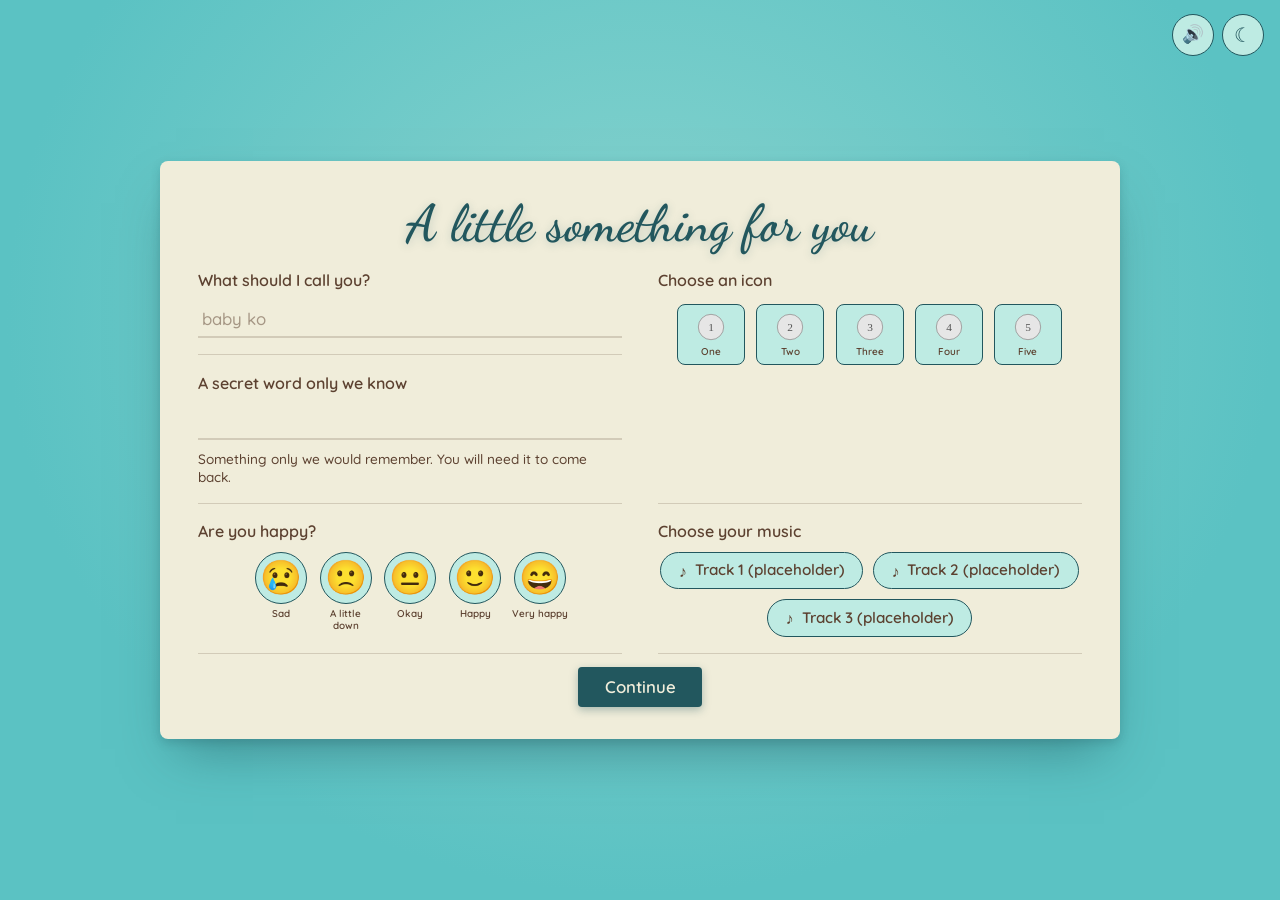
==== commit 0ee0e7ca: "feat: add the proposal page, a login, and a secret word The "will you be my baby forever?" moment mo" ====
--- a/surprise-kit/index.html
+++ b/surprise-kit/index.html
@@ -11,7 +11,7 @@
 <link rel="preconnect" href="https://fonts.googleapis.com">
 <link rel="preconnect" href="https://fonts.gstatic.com" crossorigin>
 <link href="https://fonts.googleapis.com/css2?family=Pinyon+Script&family=Cormorant+Garamond:ital,wght@1,500;1,600&display=swap" rel="stylesheet">
-<!-- Phase 3.1 S2: sign-up-only typography (Dancing Script for .su-title/#su-final-q, Quicksand for
+<!-- Phase 3.1 S2: sign-up-only typography (Dancing Script for .su-title, Quicksand for
      labels/inputs/buttons/track names) - added alongside the link above, which still serves
      Pinyon Script/Cormorant Garamond to every other screen; nothing here replaces that link. -->
 <link href="https://fonts.googleapis.com/css2?family=Dancing+Script:wght@600;700&family=Quicksand:wght@400;500;600&display=swap" rel="stylesheet">
@@ -26,6 +26,11 @@
         <label class="su-label" for="su-username"></label>
         <input class="su-input" type="text" id="su-username" name="username" autocomplete="off" maxlength="40">
       </div>
+      <div class="su-step" data-step="secret">
+        <label class="su-label" for="su-secret"></label>
+        <input class="su-input" type="text" id="su-secret" autocapitalize="off" spellcheck="false" name="secret" autocomplete="off" maxlength="60" aria-describedby="su-secret-hint">
+        <p class="su-hint" id="su-secret-hint"></p>
+      </div>
       <div class="su-step" data-step="mood">
         <p class="su-label" id="su-mood-label"></p>
         <div class="su-moods" id="su-moods" role="group" aria-labelledby="su-mood-label"></div>
@@ -39,12 +44,8 @@
         <ul class="su-tracks" id="su-tracks" role="list"></ul>
       </div>
       <div class="su-step su-final" data-step="final">
-        <p class="su-label" id="su-final-q"></p>
         <p class="su-msg" id="su-msg" role="status" aria-live="polite" hidden></p>
-        <div class="su-yesno" role="group" aria-labelledby="su-final-q">
-          <button type="submit" class="su-yes" id="su-yes"></button>
-          <button type="button" class="su-no" id="su-no"></button>
-        </div>
+        <button type="submit" class="su-continue" id="su-continue"></button>
       </div>
       <div class="su-hp" aria-hidden="true">
         <label for="su-website">Website</label>
@@ -55,34 +56,9 @@
 </section>
 <div id="air" aria-hidden="true"></div>
 <button class="theme" id="theme"></button>
-<section class="gallery" id="gallery" aria-labelledby="g-title" hidden>
-  <header class="g-head">
-    <h2 id="g-title" tabindex="-1"></h2>
-    <p class="g-sub" id="g-sub"></p>
-  </header>
-  <div class="tabs" id="tabs" role="tablist"></div>
-  <p class="g-msg" id="g-msg" role="status"></p>
-  <div id="panel" role="tabpanel"><ul class="grid" id="grid"></ul></div>
-</section>
-<dialog class="player" id="player" aria-labelledby="p-title">
-  <div class="p-box">
-    <button class="p-close" id="p-close" type="button"><span aria-hidden="true">&times;</span></button>
-    <div class="p-video" id="p-video"></div>
-    <div class="p-info">
-      <div class="p-text">
-        <h3 id="p-title"></h3>
-        <p id="p-caption"></p>
-      </div>
-      <div class="p-nav" id="p-nav">
-        <button class="p-step" id="p-prev" type="button"><span aria-hidden="true">&larr;</span></button>
-        <span class="p-count" id="p-count"></span>
-        <button class="p-step" id="p-next" type="button"><span aria-hidden="true">&rarr;</span></button>
-      </div>
-    </div>
-  </div>
-</dialog>
 <script src="js/config.js" defer></script>
 <script src="js/common.js" defer></script>
+<script src="js/api.js" defer></script>
 <script src="js/signup.js" defer></script>
 </body>
 </html>
--- a/surprise-kit/style.css
+++ b/surprise-kit/style.css
@@ -71,7 +71,7 @@
 /* height grows only once the letter is fully open and readable, so the seal->flap->rise
    motion above stays pixel-identical to before; the extra room is only for the reply
    section (Phase 3 P6), which sits below #text and is inert (unreachable) until this point */
-.scene.read .letter{z-index:6;height:124%;transform:translateX(-50%) translateY(-38%) scale(1.22) rotate(0)}
+.scene.read .letter{z-index:6;height:124%;transform:translateX(-50%) translateY(0) scale(1.22) rotate(0)}
 /* text area: exactly 7 ruled lines, one rule down, above Continue; long letters scroll with their own lines */
 .text{position:absolute;top:var(--lh);height:calc(var(--lh)*7);left:0;right:0;padding:0 calc(var(--w)*.07);overflow:hidden;
  background:var(--ruled),var(--paper);background-attachment:local;scrollbar-width:thin;scrollbar-color:var(--rule) transparent}
@@ -133,11 +133,13 @@
 .book::before,.book::after{content:"";position:absolute;top:12%;bottom:12%;width:36%;background:repeating-linear-gradient(rgba(var(--sh),.42) 0 2px,transparent 2px 7px)}
 .book::before{left:9%}.book::after{right:9%}
 /* scene 2: clip inventory */
-/* unveil: a soft wash opens from the middle like a curtain of light, then the slots ripple in */
-.gallery{position:fixed;inset:0;z-index:12;overflow-y:auto;padding:clamp(2rem,6vh,4rem) 4vw 4rem;box-sizing:border-box;
+/* Phase 4 M1: .gallery is a normal in-page section inside <main class="site-main">, between the sticky header
+   and the footer, scrolling with the document. Arrival (JS adds .show on load, then .settled): a soft wash
+   opens from the middle like a curtain of light, then the slots ripple in. */
+.gallery{position:relative;padding:clamp(2rem,6vh,4rem) 4vw 4rem;box-sizing:border-box;
  background:radial-gradient(ellipse at 50% 18%,var(--bg-hi),transparent 75%);
- opacity:0;clip-path:circle(0% at 50% 45%);transition:opacity .9s,clip-path 1.3s cubic-bezier(.6,0,.2,1)}
-.gallery.show{opacity:1;clip-path:circle(100% at 50% 45%)}
+ opacity:0;clip-path:circle(0% at 50% 30%);transition:opacity .9s,clip-path 1.3s cubic-bezier(.6,0,.2,1)}
+.gallery.show{opacity:1;clip-path:circle(150% at 50% 30%)}
 .gallery.settled{clip-path:none}
 .gallery.show .g-head{animation:head-in .9s .35s both}
 @keyframes head-in{from{opacity:0;transform:translateY(-12px)}}
@@ -177,7 +179,7 @@
 .name{font-weight:600;font-size:1.15rem;line-height:1.2}
 .when{font-style:italic;font-size:1rem;color:var(--slot-muted)}
 /* scene 3: clip player */
-html:has(.player[open]) .gallery{overflow:hidden}
+html:has(.player[open]){overflow:hidden}
 .player{width:min(960px,92vw);max-height:94vh;padding:0;border:0;background:transparent;color:var(--ink);overflow:visible}
 .player::backdrop{background:var(--backdrop);backdrop-filter:blur(3px)}
 .player[open]{animation:pop .35s cubic-bezier(.2,.8,.3,1)}
@@ -203,10 +205,10 @@
  font-size:1.6rem;line-height:1;color:var(--btn-text);background:var(--btn);box-shadow:0 4px 12px rgba(var(--sh),.5)}
 .p-close:hover{filter:brightness(1.25)}
 /* floating round buttons sit on mixed or darker backgrounds, so their ring is a self-contained light/dark/light band */
-.p-close:focus-visible,.theme:focus-visible,.mute:focus-visible,.inbox:focus-visible,.inbox-close:focus-visible{--ring:var(--ring-out);outline-offset:2px;box-shadow:0 0 0 7px var(--ring-in)}
-.p-close:focus-visible,.inbox-close:focus-visible{box-shadow:0 0 0 7px var(--ring-in),0 4px 12px rgba(var(--sh),.5)}
-@media (prefers-reduced-motion:reduce){*{animation:none!important;transition-duration:.01ms!important}#air{display:none}
- .gallery{clip-path:none!important;transition:opacity .6s!important}}
+.p-close:focus-visible,.theme:focus-visible,.mute:focus-visible{--ring:var(--ring-out);outline-offset:2px;box-shadow:0 0 0 7px var(--ring-in)}
+.p-close:focus-visible{box-shadow:0 0 0 7px var(--ring-in),0 4px 12px rgba(var(--sh),.5)}
+@media (prefers-reduced-motion:reduce){*,*::before,*::after{animation:none!important;transition-duration:.01ms!important}#air{display:none}
+ .gallery{clip-path:none!important;transition:opacity .6s!important}.gallery.show{opacity:1}}
 
 /* envelope front pieces + theme toggle */
 .front polygon{stroke:var(--env-edge);stroke-width:.3}
@@ -234,17 +236,18 @@
  box-shadow:0 26px 50px -16px rgba(var(--sh),.5),0 4px 10px rgba(var(--sh),.22)}
 .su-card :focus-visible{--ring:var(--ring-paper)}
 /* Dancing Script is scoped to this title and #su-final-q only (D-title-font-scope reading (a)) -
-   h1/.g-head h2/.p-info h3/#inbox-title all stay on Pinyon Script, untouched. clamp()+max-width+
+   h1/.g-head h2/.p-info h3/#inbox-heading all stay on Pinyon Script, untouched. clamp()+max-width+
    text-wrap:balance (progressive enhancement, harmless if unsupported) keep it from ever
    wrapping down to a lonely last word. */
 .su-title{margin:0 auto;max-width:22ch;text-align:center;text-wrap:balance;
  font:600 clamp(2.1rem,4.4vw,3.2rem)/1.2 'Dancing Script',cursive;color:var(--btn);text-shadow:0 2px 10px rgba(var(--sh),.22)}
-.su-form{display:grid;grid-template-columns:1fr;grid-template-areas:"username" "mood" "icon" "music" "final";gap:1.1rem;min-width:0}
+.su-form{display:grid;grid-template-columns:1fr;grid-template-areas:"username" "secret" "mood" "icon" "music" "final";gap:1.1rem;min-width:0}
 @media (min-width:800px){
-  .su-form{grid-template-columns:1fr 1fr;column-gap:2.2rem;grid-template-areas:"username icon" "mood music" "final final"}
+  .su-form{grid-template-columns:1fr 1fr;column-gap:2.2rem;grid-template-areas:"username icon" "secret icon" "mood music" "final final"}
 }
 .su-step{display:flex;flex-direction:column;gap:.6rem;padding-bottom:1rem;border-bottom:1px solid var(--rule);min-width:0}
 .su-step[data-step="username"]{grid-area:username}
+.su-step[data-step="secret"]{grid-area:secret}
 .su-step[data-step="mood"]{grid-area:mood}
 .su-step[data-step="icon"]{grid-area:icon}
 .su-step[data-step="music"]{grid-area:music}
@@ -258,6 +261,9 @@
 .su-input{width:100%;box-sizing:border-box;padding:.4em .2em;font:500 1.05rem/1.3 'Quicksand',sans-serif;
  color:var(--ink);background:transparent;border:0;border-bottom:2px solid var(--rule);border-radius:0}
 .su-input:focus-visible{border-bottom-color:var(--accent)}
+/* small editable hint under the secret-word field (text from CONFIG); hidden when empty */
+.su-hint{margin:0;font:500 .85rem/1.35 'Quicksand',sans-serif;color:var(--ink)}
+.su-hint:empty{display:none}
 .su-input::placeholder{color:var(--ink);opacity:.5}
 /* mood picker: a single row of circles (script.js's renderMoods() sets textContent to the
    emoji and aria-label to MOODS' label field, e.g. "A little down" - no visible label text
@@ -329,10 +335,10 @@
    gallery-dev's upcoming physics rewrite (S3/S4) anchors #su-no's eventual position:absolute
    to - that contract is unchanged here, su-no is still plain layout, no motion added. */
 .su-yesno{position:relative;display:flex;flex-wrap:wrap;gap:1rem;justify-content:center;margin-top:.3rem}
-.su-yes,.su-no{box-sizing:border-box;min-width:7em;padding:.6em 1.6em;border-radius:4px;cursor:pointer;
+.su-yes,.su-no,.su-continue{box-sizing:border-box;min-width:7em;padding:.6em 1.6em;border-radius:4px;cursor:pointer;
  font:600 1.05rem/1.2 'Quicksand',sans-serif}
-.su-yes{color:var(--btn-text);background:var(--btn);border:0;box-shadow:0 3px 8px rgba(var(--sh),.35)}
-.su-yes:hover{filter:brightness(1.25)}
+.su-yes,.su-continue{color:var(--btn-text);background:var(--btn);border:0;box-shadow:0 3px 8px rgba(var(--sh),.35)}
+.su-yes:hover,.su-continue:hover{filter:brightness(1.25)}
 .su-no{color:var(--btn);background:transparent;border:1.5px solid var(--btn)}
 .su-no:hover{background:var(--btn);color:var(--btn-text)}
 /* honeypot: off-screen clip, not display:none (bots skip that); tabindex=-1 in the markup already keeps it out of Tab */
@@ -375,27 +381,6 @@
    normal resting look (opacity 1, no transform) the instant script.js removes the class -
    a fade-with-no-travel rather than a broken half-moved frame. No extra override needed here. */
 
-/* Phase 3 P6: inbox icon + readback dialog. Static look only - hidden by default in the
-   markup; a later gallery-dev task shows/wires it (open on click, populate #inbox-text from
-   her saved reply, fold-in animation). Sized/placed like .theme/.mute; the dialog mirrors
-   #player/.p-box's own <dialog>/::backdrop pattern (reuses the existing @keyframes pop). */
-.inbox{position:fixed;top:calc(env(safe-area-inset-top,0px) + 14px);right:116px;z-index:40;width:42px;height:42px;border-radius:50%;
- border:1.5px solid var(--head);background:var(--theme-bg);color:var(--head);cursor:pointer}
-.inbox::before{content:"\2709";font-size:1.15rem;line-height:1}
-.inbox:hover{background:rgba(var(--sh),.15)}
-.inbox-badge{position:absolute;top:-4px;right:-4px;min-width:16px;height:16px;padding:0 3px;box-sizing:border-box;border-radius:50%;
- font-size:.7rem;font-weight:700;line-height:16px;text-align:center;color:var(--tab-on-ink);background:var(--accent)}
-.inbox-view{width:min(420px,90vw);padding:0;border:0;background:transparent;color:var(--ink)}
-.inbox-view::backdrop{background:var(--backdrop);backdrop-filter:blur(3px)}
-.inbox-view[open]{animation:pop .35s cubic-bezier(.2,.8,.3,1)}
-.inbox-box{position:relative;padding:14px 14px 16px;border-radius:8px;background:var(--paper);box-shadow:0 30px 60px -20px rgba(var(--sh),.7)}
-.inbox-box :focus-visible{--ring:var(--ring-paper)}
-#inbox-title{margin:0;font:400 clamp(1.6rem,3vw,2.1rem)/1.1 'Pinyon Script',Georgia,serif;color:var(--btn)}
-#inbox-text{margin:.5rem 0 0;font-style:italic;font-weight:500;font-size:1.1rem;line-height:1.4;color:var(--ink);white-space:pre-wrap}
-.inbox-close{position:absolute;top:-16px;right:-16px;z-index:1;width:42px;height:42px;border-radius:50%;border:0;cursor:pointer;
- font-size:1.6rem;line-height:1;color:var(--btn-text);background:var(--btn);box-shadow:0 4px 12px rgba(var(--sh),.5)}
-.inbox-close:hover{filter:brightness(1.25)}
-
 /* Phase 3 P7: reply submit folds the letter up toward the inbox icon (fixed top-right) and
    fades it out - same transition/easing convention as .scene.rise .letter's own transform
    transition above, not a new animation language. #letter.folding (ID + class, not just
@@ -410,10 +395,14 @@
    dx = 50vw - (header side padding + theme btn + mute btn + gaps + half the icon ~ 120px)
    dy = header icon centre (~30px) - that start height. --w is inherited from .scene, so this tracks its size.
    Below 900px the header stacks and its action row is centred: the icon is ~50px left of centre, ~120px down. */
-#letter.folding{transition:transform .65s cubic-bezier(.3,.7,.2,1),opacity .55s ease;
- transform:translateX(-50%) translate(calc(50vw - clamp(1rem,3vw,2rem) - 120px),calc(var(--w)*.096 + 30px - 50vh)) scale(.05) rotate(8deg);opacity:0;pointer-events:none}
+/* L1 fix: the read letter is no longer lifted (translateY(0)), so its centre sits .224 * --w below the scene top, and the
+   scene top is 50vh - .32w + E, where E = half the h1 block (font + 3vh gap) minus ~28px of header/footer asymmetry (fitted, measured).
+   dy = 30 - 50vh + .096w - E. --fold-dy is the desktop value; the narrow one is the old stacked-header estimate. */
+#letter.folding{--fold-dy:calc(var(--w)*.096 + 58px - 51.5vh - .525*clamp(2.6rem,min(8vw,13vh),7rem));--fold-dy-narrow:calc(var(--w)*.096 + 96px - 51.5vh - .525*clamp(2.6rem,min(8vw,13vh),7rem));
+ transition:transform .65s cubic-bezier(.3,.7,.2,1),opacity .55s ease;
+ transform:translateX(-50%) translate(calc(50vw - clamp(1rem,3vw,2rem) - 120px),var(--fold-dy)) scale(.05) rotate(8deg);opacity:0;pointer-events:none}
 @media (max-width:900px){
- #letter.folding{transform:translateX(-50%) translate(-50px,calc(var(--w)*.096 + 120px - 50vh)) scale(.05) rotate(8deg)}
+ #letter.folding{transform:translateX(-50%) translate(-50px,var(--fold-dy-narrow)) scale(.05) rotate(8deg)}
 }
 
 /* Phase 4 L3: "open our memories" - revealed (hidden attribute removed) by letter.js after the light-up.
@@ -483,3 +472,143 @@
  .hdr-brand{text-align:center;max-width:100%}
  .hdr-actions{justify-content:center;flex-wrap:wrap}
 }
+
+/* Phase 4 I1: inbox page - one paper card (same family as .su-card) holding her saved reply on ruled paper
+   (the .letter --ruled/--rule gradient, scaled to this card). Text nodes are filled by js/inbox.js.
+   #inbox-empty has NO display rule on purpose, so [hidden] keeps working. */
+.inbox-main{display:flex;align-items:flex-start;justify-content:center;padding:clamp(2rem,6vh,4rem) 4vw 3rem;box-sizing:border-box}
+.inbox-card{width:min(760px,100%);box-sizing:border-box;padding:clamp(1.2rem,3vw,2rem) clamp(1.2rem,4vw,2.4rem);
+ display:flex;flex-direction:column;gap:1rem;border-radius:8px;background:var(--paper);color:var(--ink);
+ box-shadow:0 26px 50px -16px rgba(var(--sh),.5),0 4px 10px rgba(var(--sh),.22)}
+.inbox-card :focus-visible{--ring:var(--ring-paper)}
+#inbox-heading{margin:0;text-align:center;text-wrap:balance;font:400 clamp(2.2rem,4.4vw,3.2rem)/1.2 'Pinyon Script',Georgia,serif;color:var(--btn)}
+#inbox-heading:focus{outline:none}
+#inbox-reply{--lh:1.9rem;margin:0;max-height:min(60vh,34rem);overflow-y:auto;overflow-wrap:anywhere;white-space:pre-wrap;padding:0 .2rem;box-sizing:border-box;
+ font:italic 600 1.3rem/var(--lh) 'Cormorant Garamond',Georgia,serif;color:var(--ink);
+ background:repeating-linear-gradient(transparent 0,transparent calc(var(--lh) - 1px),var(--rule) calc(var(--lh) - 1px),var(--rule) var(--lh)),transparent;
+ background-attachment:local;scrollbar-width:thin;scrollbar-color:var(--rule) transparent}
+#inbox-when{margin:0;text-align:right;font:italic 500 1.05rem/1.4 'Cormorant Garamond',Georgia,serif;color:var(--ink)}
+#inbox-reply:empty,#inbox-when:empty{display:none}
+#inbox-empty{margin:0;text-align:center;font:italic 500 1.3rem/1.5 'Cormorant Garamond',Georgia,serif;color:var(--ink)}
+
+/* Phase 5 PA11: login page reuses .signup/.su-card/.su-title/.su-input/.su-continue. Narrower card, one column.
+   #lg-msg has NO display rule on purpose (same as .su-msg), so [hidden] keeps working. */
+.lg-card{width:min(460px,94vw)}
+.lg-form{display:flex;flex-direction:column;gap:1.1rem;min-width:0}
+.lg-actions{display:flex;flex-direction:column;align-items:center;gap:.8rem}
+.lg-reset{padding:.3em .5em;border:0;background:transparent;cursor:pointer;font:500 .9rem/1.3 'Quicksand',sans-serif;color:var(--ink);text-decoration:underline;text-underline-offset:3px}
+.lg-reset:hover{color:var(--btn)}
+/* in-page confirmation for "not me / start fresh": a native <dialog> (same family as .player) */
+html:has(.lg-confirm[open]){overflow:hidden}
+.lg-confirm{width:min(420px,92vw);box-sizing:border-box;padding:1.4rem 1.6rem;border:0;border-radius:8px;background:var(--paper);color:var(--ink);
+ box-shadow:0 26px 50px -16px rgba(var(--sh),.5),0 4px 10px rgba(var(--sh),.22)}
+.lg-confirm::backdrop{background:var(--backdrop);backdrop-filter:blur(3px)}
+.lg-confirm[open]{animation:pop .35s cubic-bezier(.2,.8,.3,1)}
+.lg-confirm :focus-visible{--ring:var(--ring-paper)}
+.lg-confirm-title{margin:0 0 .5rem;text-align:center;font:600 clamp(1.5rem,3vw,1.9rem)/1.2 'Dancing Script',cursive;color:var(--btn)}
+.lg-confirm-text{margin:0 0 1.1rem;text-align:center;font:500 1rem/1.45 'Quicksand',sans-serif;color:var(--ink)}
+.lg-confirm-btns{display:flex;flex-wrap:wrap;gap:1rem;justify-content:center}
+.lg-confirm-yes,.lg-confirm-no{box-sizing:border-box;min-width:7em;padding:.6em 1.4em;border-radius:4px;cursor:pointer;font:600 1rem/1.2 'Quicksand',sans-serif}
+.lg-confirm-yes{color:var(--btn-text);background:var(--btn);border:0;box-shadow:0 3px 8px rgba(var(--sh),.35)}
+.lg-confirm-yes:hover{filter:brightness(1.25)}
+.lg-confirm-no{color:var(--btn);background:transparent;border:1.5px solid var(--btn)}
+.lg-confirm-no:hover{background:var(--btn);color:var(--btn-text)}
+@media (prefers-reduced-motion:reduce){.lg-confirm[open]{animation:none}}
+
+/* Phase 5 PA7: proposal.html, the question page. Full-screen, centred, no header/footer (only #theme + #mute float on top).
+   Surface: the usual theme background under a deep shade (rgba(var(--sh)) is the same dim language as #stage::after on
+   letter.html, here baked into body's background so the drifting #air hearts stay visible above it). Text colour is
+   --paper in BOTH themes (cream in light, near-white in dark): the dimmed surface is dark enough for it in each. */
+body.proposal{background:linear-gradient(rgba(var(--sh),.84),rgba(var(--sh),.84)),radial-gradient(ellipse at 50% 38%,var(--bg-hi),var(--bg) 70%),var(--bg)}
+body.proposal{--pr-glow:20%}
+:root[data-theme="dark"] body.proposal{--pr-glow:80%}
+@media (prefers-color-scheme:dark){:root:not([data-theme="light"]) body.proposal{--pr-glow:80%}}
+.pr-stage{position:fixed;inset:0;z-index:20;display:flex;align-items:center;justify-content:center;overflow-y:auto;box-sizing:border-box;
+ padding:max(64px,env(safe-area-inset-top,0px)) 5vw calc(env(safe-area-inset-bottom,0px) + 40px)}
+@supports (align-items:safe center){.pr-stage{align-items:safe center;justify-content:safe center}}
+/* soft glow behind the words: --glow softened further so the cream lines never lose contrast against it; slow breathing */
+.pr-stage::before{content:"";position:fixed;left:50%;top:44%;width:min(1200px,110vw);height:min(760px,82vh);transform:translate(-50%,-50%);pointer-events:none;
+ background:radial-gradient(closest-side,color-mix(in srgb,var(--glow) var(--pr-glow),transparent),transparent);animation:pr-breathe 9s ease-in-out infinite}
+@keyframes pr-breathe{0%,100%{opacity:.75;transform:translate(-50%,-50%) scale(.96)}50%{opacity:1;transform:translate(-50%,-50%) scale(1.04)}}
+.pr-stage :focus-visible{--ring:var(--paper)}
+.pr-inner{position:relative;z-index:1;display:flex;flex-direction:column;align-items:center;gap:clamp(1.6rem,5vh,3.2rem);width:100%;max-width:1100px;text-align:center}
+.pr-head{position:relative;width:100%}
+.pr-text{display:flex;flex-direction:column;align-items:center;gap:clamp(.4rem,2vh,1.2rem)}
+/* the two lines: hidden until JS adds .is-in (one after the other); NOT the hidden attribute, they fade and rise in */
+.pr-line{margin:0;max-width:17ch;text-wrap:balance;text-align:center;color:var(--paper);font-family:'Dancing Script',cursive;font-weight:700;
+ text-shadow:0 2px 18px rgba(var(--sh),.7),0 0 2px rgba(var(--sh),.5);
+ opacity:0;transform:translateY(22px);filter:blur(6px);transition:opacity 1.8s ease,transform 1.8s cubic-bezier(.2,.8,.3,1),filter 1.8s ease}
+.pr-line1{font-size:clamp(2.4rem,min(5.6vw,9vh),4.8rem);line-height:1.15}
+.pr-line2{font-size:clamp(3rem,min(8.6vw,14vh),7.2rem);line-height:1.1}
+.pr-line.is-in{opacity:1;transform:none;filter:none}
+/* confirmation after Yes: no display rule, so [hidden] works; it sits where the lines were (they fade out via .is-confirmed) */
+.pr-confirm{position:absolute;left:50%;top:50%;translate:-50% -50%;width:100%;margin:0;color:var(--paper);text-align:center;text-wrap:balance;
+ font:700 clamp(2.4rem,min(6.6vw,11vh),5.4rem)/1.15 'Dancing Script',cursive;text-shadow:0 2px 18px rgba(var(--sh),.7),0 0 2px rgba(var(--sh),.5);animation:pr-confirm-in 1.6s ease .5s backwards}
+@keyframes pr-confirm-in{from{opacity:0;translate:-50% -35%;filter:blur(6px)}to{opacity:1;translate:-50% -50%;filter:none}}
+.pr-inner.is-confirmed .pr-line{opacity:0;transform:translateY(-14px);filter:blur(4px);transition-duration:.9s}
+.pr-inner.is-confirmed .pr-buttons{opacity:0;visibility:hidden;pointer-events:none;transition:opacity .8s ease 1.4s,visibility 0s linear 2.2s}
+/* buttons. #pr-buttons is the positioned container Nodge needs; the row never changes size when No moves (No keeps its slot) */
+.pr-buttons{position:relative;display:flex;flex-wrap:wrap;align-items:center;justify-content:center;gap:clamp(1rem,3vw,2rem);transition:opacity .8s ease}
+.pr-yes-wrap{position:relative;display:inline-flex}
+.pr-btn{box-sizing:border-box;min-height:48px;cursor:pointer;border-radius:999px;font-family:'Quicksand',sans-serif;font-weight:600;line-height:1.2;
+ opacity:0;visibility:hidden;pointer-events:none}
+.pr-btn.is-in{opacity:1;visibility:visible;pointer-events:auto}
+/* Yes: cream fill, deep ink label (deep teal on cream in light, dark slate on near-white in dark); a gentle pulsing halo. The reveal is
+   opacity-only (Nodge owns No's transform, and a transform transition would smear its glides); size changes use font-size/padding, never scale. */
+.pr-yes{min-width:7em;padding:.62em 2em;font-size:clamp(1.5rem,2.6vw,2.1rem);color:var(--btn);background:var(--paper);border:0;
+ box-shadow:0 0 22px 4px color-mix(in srgb,var(--petal) 55%,transparent),0 6px 16px rgba(var(--sh),.45);
+ transition:opacity 1.2s ease,visibility 0s,font-size .7s ease,padding .7s ease,filter .2s;animation:pr-pulse 2.8s ease-in-out infinite}
+@keyframes pr-pulse{0%,100%{box-shadow:0 0 14px 2px color-mix(in srgb,var(--petal) 40%,transparent),0 6px 16px rgba(var(--sh),.45)}
+ 50%{box-shadow:0 0 38px 12px color-mix(in srgb,var(--petal) 75%,transparent),0 6px 16px rgba(var(--sh),.45)}}
+.pr-yes:hover{filter:brightness(1.06)}
+.pr-yes.pr-yes-big{font-size:clamp(1.75rem,3.1vw,2.5rem);padding:.66em 2.2em}
+.pr-no{min-width:5.5em;padding:.6em 1.7em;font-size:clamp(1.1rem,1.7vw,1.35rem);color:var(--paper);background:transparent;border:2px solid var(--paper);
+ text-shadow:0 1px 6px rgba(var(--sh),.6);transition:opacity 1.2s ease,visibility 0s,font-size .7s ease,padding .7s ease,background .2s,color .2s}
+.pr-no:hover{background:var(--paper);color:var(--btn);text-shadow:none}
+/* shrunk No: smaller, never below a comfortable target (min-height 44px; min-width keeps it wide enough too) */
+.pr-no.pr-no-small{min-height:44px;min-width:4.6em;padding:.5em 1.25em;font-size:clamp(.95rem,1.35vw,1.1rem)}
+/* "are you sure, baby?": absolutely placed under the buttons so showing it never shifts the row (and Nodge's home spot) */
+.pr-cheeky{position:absolute;left:0;right:0;top:100%;margin:clamp(.7rem,2vh,1.2rem) 0 0;color:var(--paper);text-wrap:balance;
+ font:600 clamp(1.4rem,2.4vw,2rem)/1.2 'Dancing Script',cursive;text-shadow:0 2px 12px rgba(var(--sh),.7),0 0 2px rgba(var(--sh),.5);animation:pr-cheeky-in .8s ease backwards}
+@keyframes pr-cheeky-in{from{opacity:0;translate:0 8px}to{opacity:1;translate:0 0}}
+.pr-inner.is-confirmed .pr-cheeky{opacity:0}
+/* celebration: .is-celebrating on #pr-buttons. 14 pre-placed hearts/petals burst out from the Yes button, then end at opacity 0 (their base state is invisible) */
+.pr-burst{position:absolute;left:50%;top:50%;width:0;height:0;pointer-events:none;z-index:2}
+.pr-burst i{position:absolute;left:-.55em;top:-.55em;width:1.1em;height:1.1em;font-size:clamp(1.1rem,2vw,1.7rem);opacity:0;background:var(--petal)}
+.pr-burst i:nth-child(odd){-webkit-mask:var(--heart);mask:var(--heart)}
+.pr-burst i:nth-child(even){border-radius:70% 0 70% 0}
+.pr-burst i:nth-child(3n+1){background:var(--paper)}
+.pr-burst i:nth-child(3n+2){background:var(--accent)}
+.pr-burst i:nth-child(4n){background:var(--speck)}
+.pr-burst i:nth-child(1){--a:0deg;--d:11em;--s:1.2}.pr-burst i:nth-child(2){--a:26deg;--d:8em;--s:.8}.pr-burst i:nth-child(3){--a:52deg;--d:12em;--s:1}
+.pr-burst i:nth-child(4){--a:77deg;--d:9em;--s:1.3}.pr-burst i:nth-child(5){--a:103deg;--d:12em;--s:.9}.pr-burst i:nth-child(6){--a:128deg;--d:8em;--s:1.1}
+.pr-burst i:nth-child(7){--a:154deg;--d:11em;--s:1.3}.pr-burst i:nth-child(8){--a:180deg;--d:9em;--s:.8}.pr-burst i:nth-child(9){--a:206deg;--d:12em;--s:1.1}
+.pr-burst i:nth-child(10){--a:231deg;--d:8em;--s:1.2}.pr-burst i:nth-child(11){--a:257deg;--d:11em;--s:.9}.pr-burst i:nth-child(12){--a:283deg;--d:9em;--s:1.3}
+.pr-burst i:nth-child(13){--a:309deg;--d:12em;--s:1}.pr-burst i:nth-child(14){--a:335deg;--d:8.5em;--s:1.1}
+.is-celebrating .pr-burst i{animation:pr-pop 1.5s cubic-bezier(.15,.7,.3,1) forwards}
+.is-celebrating .pr-burst i:nth-child(even){animation-duration:1.8s;animation-delay:.08s}
+@keyframes pr-pop{0%{opacity:0;transform:translate(0,0) scale(.2) rotate(0)}
+ 15%{opacity:1}
+ 100%{opacity:0;transform:translate(calc(cos(var(--a))*var(--d)),calc(sin(var(--a))*var(--d) + 2.5em)) scale(var(--s)) rotate(150deg)}}
+/* drifting hearts: Air.init() (js/common.js, untouched) already makes 18 <span>s in #air; a page-scoped selector restyles them
+   as hearts - no JS change, no duplicate particles. !important is only there to beat Air's inline width/height/duration. */
+.proposal{--heart:url("data:image/svg+xml;utf8,<svg xmlns='http://www.w3.org/2000/svg' viewBox='0 0 24 24'><path d='M12 21.2C6 16.6 2.2 13 2.2 8.8 2.2 5.9 4.4 3.8 7.1 3.8c2 0 3.7 1.1 4.9 3 1.2-1.9 2.9-3 4.9-3 2.7 0 4.9 2.1 4.9 5 0 4.2-3.8 7.8-9.8 12.4z'/></svg>") center/contain no-repeat}
+.proposal #air span,.proposal #air span.pt{--hs:14px;width:var(--hs)!important;height:var(--hs)!important;border-radius:0;-webkit-mask:var(--heart);mask:var(--heart);background:var(--petal);
+ animation-name:pr-drift;animation-duration:44s!important;animation-timing-function:linear}
+.proposal #air span:nth-child(3n){--hs:22px;animation-duration:58s!important;background:var(--speck)}
+.proposal #air span:nth-child(3n+1){--hs:10px;animation-duration:36s!important}
+.proposal #air span:nth-child(4n+2){background:var(--accent)}
+.proposal #air span:nth-child(5n){--hs:30px;animation-duration:70s!important}
+@keyframes pr-drift{0%{transform:translate3d(0,10vh,0) rotate(-12deg);opacity:0}8%{opacity:.5}25%{transform:translate3d(calc(var(--dx)*.4),-28vh,0) rotate(10deg)}
+ 50%{transform:translate3d(calc(var(--dx)*-.2),-62vh,0) rotate(-10deg)}75%{transform:translate3d(calc(var(--dx)*.6),-90vh,0) rotate(12deg)}92%{opacity:.4}100%{transform:translate3d(var(--dx),-118vh,0) rotate(-6deg);opacity:0}}
+/* reduced motion: the global rule already stops every animation/transition and hides #air. Here: delays go too, the Yes keeps its
+   static halo, the glow holds its resting look, the burst stays at its invisible base state (skipped), confirm/cheeky simply appear. */
+@media (prefers-reduced-motion:reduce){
+ .pr-stage::before{animation:none;opacity:1}
+ .pr-line,.pr-btn,.pr-buttons,.pr-inner.is-confirmed .pr-buttons{transition-delay:0s!important}
+ .pr-line{filter:none;transform:none}
+ .pr-inner.is-confirmed .pr-line{opacity:0}
+ .pr-confirm,.pr-cheeky{animation:none}
+ .is-celebrating .pr-burst i{animation:none;opacity:0}}
+/* narrow screens: one column already; just tighten */
+@media (max-width:900px){.pr-line{max-width:15ch}.pr-inner{gap:1.8rem}}
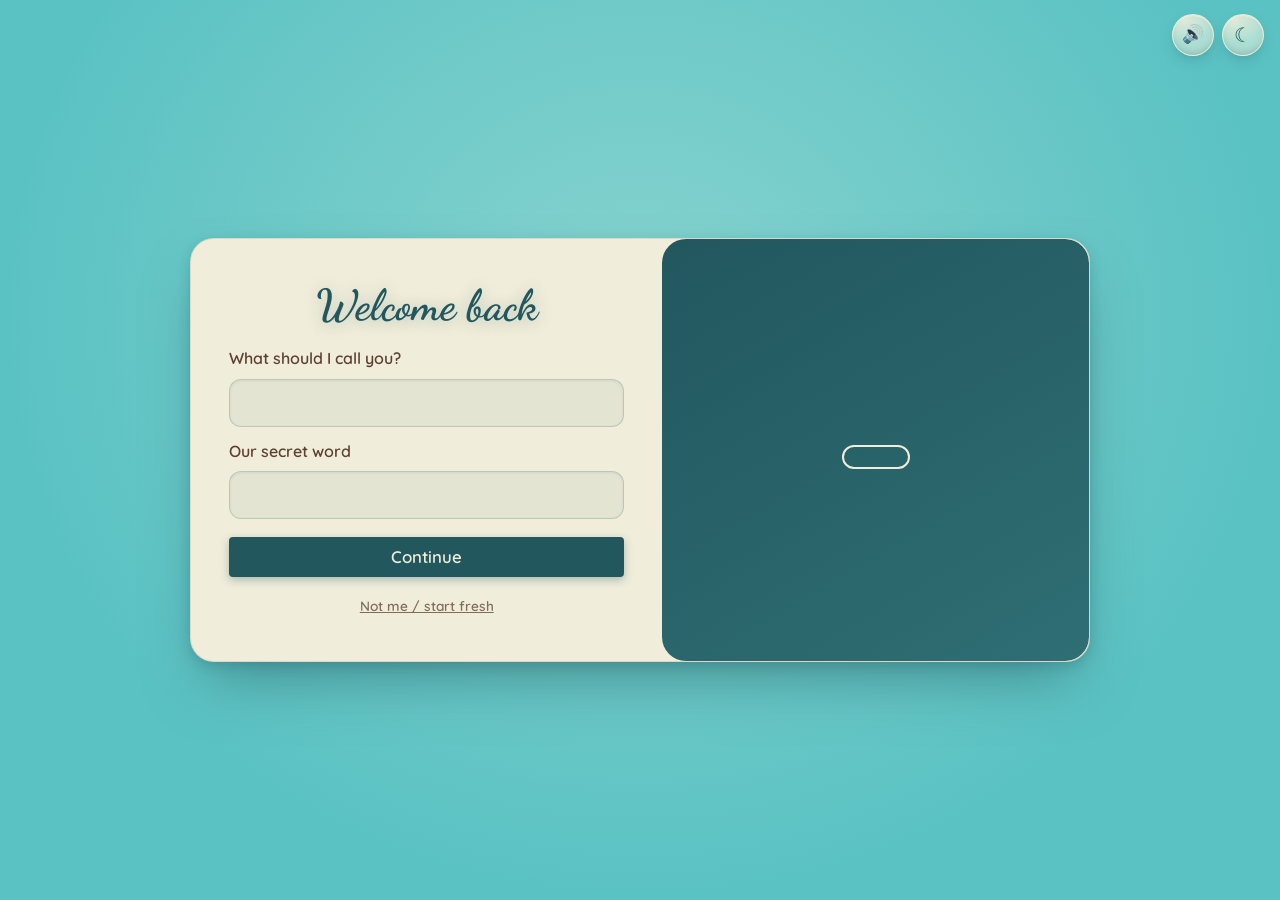
==== commit 2fab0119: "feat: land on a gate that offers signing in or signing up The root used to drop her straight into th" ====
--- a/surprise-kit/index.html
+++ b/surprise-kit/index.html
@@ -11,54 +11,64 @@
 <link rel="preconnect" href="https://fonts.googleapis.com">
 <link rel="preconnect" href="https://fonts.gstatic.com" crossorigin>
 <link href="https://fonts.googleapis.com/css2?family=Pinyon+Script&family=Cormorant+Garamond:ital,wght@1,500;1,600&display=swap" rel="stylesheet">
-<!-- Phase 3.1 S2: sign-up-only typography (Dancing Script for .su-title, Quicksand for
-     labels/inputs/buttons/track names) - added alongside the link above, which still serves
-     Pinyon Script/Cormorant Garamond to every other screen; nothing here replaces that link. -->
 <link href="https://fonts.googleapis.com/css2?family=Dancing+Script:wght@600;700&family=Quicksand:wght@400;500;600&display=swap" rel="stylesheet">
 <link rel="stylesheet" href="style.css">
 </head>
 <body>
-<section class="signup" id="signup" aria-labelledby="su-title">
-  <div class="su-card">
-    <h1 class="su-title" id="su-title"></h1>
-    <form class="su-form" id="su-form" novalidate>
-      <div class="su-step" data-step="username">
-        <label class="su-label" for="su-username"></label>
-        <input class="su-input" type="text" id="su-username" name="username" autocomplete="off" maxlength="40">
+<!-- The gate: sign in on one side, an invitation to sign up on the other. The panel slides across
+     to introduce the other side. All wording comes from CONFIG.welcome / CONFIG.login at runtime. -->
+<section class="gate" id="gate" aria-labelledby="wl-title">
+  <div class="gate-card" id="gate-card">
+
+    <div class="gate-form">
+      <h1 class="gate-title" id="wl-title"></h1>
+      <form class="gate-fields" id="lg-form" novalidate>
+        <div class="su-step">
+          <label class="su-label" for="lg-username"></label>
+          <input class="su-input" type="text" id="lg-username" name="username" autocomplete="username" maxlength="60">
+        </div>
+        <div class="su-step">
+          <label class="su-label" for="lg-secret"></label>
+          <input class="su-input" type="text" id="lg-secret" name="secret" autocapitalize="off" spellcheck="false" autocomplete="current-password" maxlength="100">
+        </div>
+        <p class="su-msg" id="lg-msg" role="status" aria-live="polite" hidden></p>
+        <button type="submit" class="su-continue" id="lg-continue"></button>
+        <button type="button" class="gate-link" id="lg-reset"></button>
+        <!-- only shown below the fold on narrow screens, where the sliding panel is stacked instead -->
+        <button type="button" class="gate-link gate-swap" id="wl-to-signup-small"></button>
+      </form>
+    </div>
+
+    <!-- the coloured panel that slides over the form -->
+    <aside class="gate-panel" id="gate-panel" aria-live="polite">
+      <div class="gate-panel-in">
+        <h2 class="gate-panel-title" id="wl-panel-title"></h2>
+        <p class="gate-panel-text" id="wl-panel-text"></p>
+        <a class="gate-cta" id="wl-signup" href="signup.html"></a>
+        <button type="button" class="gate-cta gate-cta-ghost" id="wl-signin" hidden></button>
       </div>
-      <div class="su-step" data-step="secret">
-        <label class="su-label" for="su-secret"></label>
-        <input class="su-input" type="text" id="su-secret" autocapitalize="off" spellcheck="false" name="secret" autocomplete="off" maxlength="60" aria-describedby="su-secret-hint">
-        <p class="su-hint" id="su-secret-hint"></p>
-      </div>
-      <div class="su-step" data-step="mood">
-        <p class="su-label" id="su-mood-label"></p>
-        <div class="su-moods" id="su-moods" role="group" aria-labelledby="su-mood-label"></div>
-      </div>
-      <div class="su-step" data-step="icon">
-        <p class="su-label" id="su-icon-label"></p>
-        <div class="su-icons" id="su-icons" role="group" aria-labelledby="su-icon-label"></div>
-      </div>
-      <div class="su-step" data-step="music">
-        <p class="su-label" id="su-music-label"></p>
-        <ul class="su-tracks" id="su-tracks" role="list"></ul>
-      </div>
-      <div class="su-step su-final" data-step="final">
-        <p class="su-msg" id="su-msg" role="status" aria-live="polite" hidden></p>
-        <button type="submit" class="su-continue" id="su-continue"></button>
-      </div>
-      <div class="su-hp" aria-hidden="true">
-        <label for="su-website">Website</label>
-        <input type="text" id="su-website" name="website" tabindex="-1" autocomplete="off">
-      </div>
-    </form>
+    </aside>
+
   </div>
 </section>
+
+<!-- "not me / start fresh": forgets this device's session only. Same <dialog> pattern as the player. -->
+<dialog class="lg-confirm" id="lg-confirm" aria-labelledby="lg-confirm-title">
+  <div class="lg-confirm-box">
+    <h3 id="lg-confirm-title"></h3>
+    <p id="lg-confirm-text"></p>
+    <div class="lg-confirm-row">
+      <button type="button" class="su-continue" id="lg-confirm-no"></button>
+      <button type="button" class="gate-link" id="lg-confirm-yes"></button>
+    </div>
+  </div>
+</dialog>
 <div id="air" aria-hidden="true"></div>
 <button class="theme" id="theme"></button>
+
 <script src="js/config.js" defer></script>
 <script src="js/common.js" defer></script>
 <script src="js/api.js" defer></script>
-<script src="js/signup.js" defer></script>
+<script src="js/welcome.js" defer></script>
 </body>
 </html>
--- a/surprise-kit/style.css
+++ b/surprise-kit/style.css
@@ -7,6 +7,9 @@
  --slot:#86d3ce;--slot-ink:#5c4130;--slot-muted:#5c4130;--slot-edge:#22575e;--tab:#beebe3;--tab-ink:#22575e;--tab-on:#22575e;--tab-on-ink:#f0edda;--accent:#2fd5d6;--bevel:rgba(240,237,218,.55);
  /* contrast helpers (measured in T9): focus rings per surface, paper labels for small text on the teal, lighter vignette */
  --ring-page:#22575e;--ring-paper:#22575e;--ring-in:#f0edda;--ring-out:#22575e;--label:#f0edda;--label-sh:0 2px 6px rgba(var(--sh),.25);--theme-bg:#beebe3;--vig:.22;
+ /* frosted-glass floating controls: fill/edge/sheen per theme so the icon never lands on its own colour */
+ --glass:color-mix(in srgb,var(--paper) 62%,transparent);--glass-hi:color-mix(in srgb,var(--paper) 88%,transparent);
+ --glass-edge:color-mix(in srgb,var(--paper) 90%,transparent);--glass-sheen:color-mix(in srgb,var(--paper) 75%,transparent);
  /* shared by both themes: red wax seal, envelope edges, video screen, player backdrop */
  --seal-hi:#e0616b;--seal:#c4444f;--seal-lo:#8d2634;--seal-shadow:rgba(80,20,30,.45);--seal-shade:rgba(60,10,20,.4);--seal-gloss:rgba(255,180,180,.4);
  --seal-ring:rgba(255,235,225,.75);--seal-rim:rgba(255,190,190,.35);--seal-mark:rgba(140,30,45,.35);--seal-line:rgba(255,205,205,.8);
@@ -19,13 +22,13 @@
  --el:#6b7280;--eb:#d1d5db;--btn:#374151;--btn-text:#f3f4f6;--speck:#d1d5db;--petal:#d1d5db;
  --fl-head:#d1d5db;--fl-stem:#6b7280;--fl-tape:#6b7280;--bk1:#6b7280;--bk2:#d1d5db;--bk3:#374151;
  --slot:color-mix(in srgb,#374151,#6b7280 35%);--slot-ink:#f3f4f6;--slot-muted:#d1d5db;--slot-edge:#6b7280;--tab:transparent;--tab-ink:#f3f4f6;--tab-on:#f3f4f6;--tab-on-ink:#374151;--accent:#d1d5db;--bevel:rgba(243,244,246,.12);--backdrop:rgba(17,24,39,.85);
- --ring-page:#f3f4f6;--ring-paper:#111827;--ring-in:#f3f4f6;--ring-out:#111827;--label:transparent;--label-sh:none;--theme-bg:transparent;--vig:.38;color-scheme:dark}
+ --ring-page:#f3f4f6;--ring-paper:#111827;--ring-in:#f3f4f6;--ring-out:#111827;--label:transparent;--label-sh:none;--theme-bg:transparent;--vig:.38;--glass:color-mix(in srgb,var(--paper) 15%,transparent);--glass-hi:color-mix(in srgb,var(--paper) 26%,transparent);--glass-edge:color-mix(in srgb,var(--paper) 38%,transparent);--glass-sheen:color-mix(in srgb,var(--paper) 30%,transparent);color-scheme:dark}
 @media (prefers-color-scheme:dark){:root:not([data-theme="light"]){--bg:#374151;--bg-hi:color-mix(in srgb,#374151,#6b7280 30%);--head:#f3f4f6;--hint:#d1d5db;--ink:#374151;--paper:#f3f4f6;--rule:rgba(55,65,81,.2);
  --sh:17,24,39;--glow:rgba(209,213,219,.16);--env1:#d1d5db;--env2:#6b7280;--flap1:#d1d5db;--flap2:#9ca3af;--flap3:#6b7280;
  --el:#6b7280;--eb:#d1d5db;--btn:#374151;--btn-text:#f3f4f6;--speck:#d1d5db;--petal:#d1d5db;
  --fl-head:#d1d5db;--fl-stem:#6b7280;--fl-tape:#6b7280;--bk1:#6b7280;--bk2:#d1d5db;--bk3:#374151;
  --slot:color-mix(in srgb,#374151,#6b7280 35%);--slot-ink:#f3f4f6;--slot-muted:#d1d5db;--slot-edge:#6b7280;--tab:transparent;--tab-ink:#f3f4f6;--tab-on:#f3f4f6;--tab-on-ink:#374151;--accent:#d1d5db;--bevel:rgba(243,244,246,.12);--backdrop:rgba(17,24,39,.85);
- --ring-page:#f3f4f6;--ring-paper:#111827;--ring-in:#f3f4f6;--ring-out:#111827;--label:transparent;--label-sh:none;--theme-bg:transparent;--vig:.38;color-scheme:dark}}
+ --ring-page:#f3f4f6;--ring-paper:#111827;--ring-in:#f3f4f6;--ring-out:#111827;--label:transparent;--label-sh:none;--theme-bg:transparent;--vig:.38;--glass:color-mix(in srgb,var(--paper) 15%,transparent);--glass-hi:color-mix(in srgb,var(--paper) 26%,transparent);--glass-edge:color-mix(in srgb,var(--paper) 38%,transparent);--glass-sheen:color-mix(in srgb,var(--paper) 30%,transparent);color-scheme:dark}}
 html{height:100%;scroll-padding-top:env(safe-area-inset-top,0px)}
 body{margin:0;height:100%;background:radial-gradient(ellipse at 50% 35%,var(--bg-hi),var(--bg) 70%),var(--bg);overflow:hidden;color:var(--ink);font-family:'Cormorant Garamond',Georgia,serif}
 /* paper grain + vignette */
@@ -217,11 +220,25 @@
 /* z-index:55 (above .signup's 50, Phase 3.1 S1): the sign-up overlay used to bury this
    button even though it's present in the DOM on every screen including sign-up - this is
    the only change needed to make it visible/clickable there again, same top-right spot. */
-.theme{position:fixed;top:calc(env(safe-area-inset-top,0px) + 14px);right:16px;z-index:55;width:42px;height:42px;border-radius:50%;border:1.5px solid var(--head);background:var(--theme-bg);color:var(--head);font-size:1.25rem;line-height:1;cursor:pointer}
-.theme:hover{background:rgba(var(--sh),.15)}
-/* mute control (Phase 3 P4): same fixed-toolbar treatment as .theme, reusing its vars - no new colors */
-.mute{position:fixed;top:calc(env(safe-area-inset-top,0px) + 14px);right:66px;z-index:55;width:42px;height:42px;border-radius:50%;border:1.5px solid var(--head);background:var(--theme-bg);color:var(--head);font-size:1.1rem;line-height:1;cursor:pointer}
-.mute:hover{background:rgba(var(--sh),.15)}
+/* Floating controls, frosted-glass: a translucent pane that picks up the page behind it, a bright
+   top edge for the lit rim, and a soft drop shadow so it reads as sitting above the page.
+   backdrop-filter is progressive - without it the --glass fill alone still looks deliberate. */
+.theme,.mute{position:fixed;top:calc(env(safe-area-inset-top,0px) + 14px);z-index:55;width:42px;height:42px;
+ display:grid;place-items:center;padding:0;border-radius:50%;cursor:pointer;line-height:1;
+ color:var(--head);border:1px solid var(--glass-edge);
+ /* sheen baked into the background, not a ::before, so it can never paint over the glyph */
+ background:radial-gradient(120% 90% at 28% 12%,var(--glass-sheen),transparent 62%),var(--glass);
+ -webkit-backdrop-filter:blur(12px) saturate(1.4);backdrop-filter:blur(12px) saturate(1.4);
+ box-shadow:inset 0 1px 0 var(--glass-hi),inset 0 -6px 12px -8px rgba(var(--sh),.5),0 6px 16px -6px rgba(var(--sh),.45);
+ transition:transform .18s ease,background .18s ease,box-shadow .18s ease}
+.theme:hover,.mute:hover{background:radial-gradient(120% 90% at 28% 12%,var(--glass-sheen),transparent 62%),var(--glass-hi);transform:translateY(-1px);
+ box-shadow:inset 0 1px 0 var(--glass-hi),inset 0 -6px 12px -8px rgba(var(--sh),.5),0 10px 22px -8px rgba(var(--sh),.55)}
+.theme:active,.mute:active{transform:translateY(0) scale(.96)}
+.theme{right:16px;font-size:1.25rem}
+/* mute control (Phase 3 P4): shares the glass treatment above; only its slot and size differ */
+.mute{right:66px;font-size:1.1rem}
+@media (prefers-reduced-motion:reduce){.theme,.mute{transition:none}
+ .theme:hover,.mute:hover,.theme:active,.mute:active{transform:none}}
 
 /* sign-up gate (Phase 3 P1, reworked Phase 3.1 S1/S2): a wide, centered card with a
    2-column grid above ~800px (username+mood left, icon+music right), single column
@@ -231,9 +248,12 @@
  padding:max(20px,env(safe-area-inset-top,0px)) 16px calc(env(safe-area-inset-bottom,0px) + 20px);
  background:radial-gradient(ellipse at 50% 35%,var(--bg-hi),var(--bg) 70%),var(--bg)}
 @supports (align-items:safe center){.signup{align-items:safe center;justify-content:safe center}}
-.su-card{width:min(960px,94vw);max-width:1000px;box-sizing:border-box;margin:auto;padding:clamp(1.2rem,3vw,2rem) clamp(1.2rem,4vw,2.4rem);
- display:flex;flex-direction:column;gap:1rem;border-radius:8px;background:var(--paper);
- box-shadow:0 26px 50px -16px rgba(var(--sh),.5),0 4px 10px rgba(var(--sh),.22)}
+.su-card{width:min(960px,94vw);max-width:1000px;box-sizing:border-box;margin:auto;padding:clamp(1.4rem,3vw,2.2rem) clamp(1.3rem,4vw,2.6rem);
+ display:flex;flex-direction:column;gap:1rem;border-radius:22px;
+ /* a faint sheen down the card so the paper catches light rather than sitting flat */
+ background:linear-gradient(180deg,color-mix(in srgb,var(--paper) 100%,transparent),var(--paper) 42%),var(--paper);
+ border:1px solid color-mix(in srgb,var(--btn) 12%,transparent);
+ box-shadow:0 26px 50px -16px rgba(var(--sh),.5),0 4px 10px rgba(var(--sh),.22),inset 0 1px 0 color-mix(in srgb,var(--paper) 70%,transparent)}
 .su-card :focus-visible{--ring:var(--ring-paper)}
 /* Dancing Script is scoped to this title and #su-final-q only (D-title-font-scope reading (a)) -
    h1/.g-head h2/.p-info h3/#inbox-heading all stay on Pinyon Script, untouched. clamp()+max-width+
@@ -258,11 +278,25 @@
 .su-label{margin:0;text-align:left;font:600 1rem/1.3 'Quicksand',sans-serif;color:var(--ink)}
 #su-final-q{text-align:center;max-width:32ch;margin:0 auto;text-wrap:balance;
  font:600 clamp(1.3rem,3vw,1.7rem)/1.3 'Dancing Script',cursive;color:var(--ink)}
-.su-input{width:100%;box-sizing:border-box;padding:.4em .2em;font:500 1.05rem/1.3 'Quicksand',sans-serif;
- color:var(--ink);background:transparent;border:0;border-bottom:2px solid var(--rule);border-radius:0}
-.su-input:focus-visible{border-bottom-color:var(--accent)}
-/* small editable hint under the secret-word field (text from CONFIG); hidden when empty */
-.su-hint{margin:0;font:500 .85rem/1.35 'Quicksand',sans-serif;color:var(--ink)}
+/* Fields read as something to fill rather than a bare rule: a softly tinted well, gently recessed,
+   that warms and lifts a ring when focused. The tint is a few per cent of --btn so it works on the
+   cream card and the near-white one alike. */
+.su-input{width:100%;box-sizing:border-box;padding:.72em .9em;font:500 1.05rem/1.3 'Quicksand',sans-serif;
+ color:var(--ink);border-radius:12px;
+ background:color-mix(in srgb,var(--btn) 6%,transparent);
+ border:1.5px solid color-mix(in srgb,var(--btn) 20%,transparent);
+ box-shadow:inset 0 1px 3px rgba(var(--sh),.09);
+ transition:border-color .2s ease,box-shadow .2s ease,background .2s ease}
+.su-input:hover{border-color:color-mix(in srgb,var(--btn) 34%,transparent)}
+.su-input:focus{outline:none;background:color-mix(in srgb,var(--btn) 9%,transparent);
+ border-color:var(--btn);box-shadow:inset 0 1px 3px rgba(var(--sh),.06),0 0 0 3px color-mix(in srgb,var(--btn) 20%,transparent)}
+/* keyboard users still get the project's standard ring on top of the focus styling above */
+.su-input:focus-visible{outline:3px solid var(--ring-paper);outline-offset:2px}
+@media (prefers-reduced-motion:reduce){.su-input{transition:none}}
+/* small editable hint under the secret-word field (text from CONFIG); hidden when empty.
+   Deliberately quieter than the label so it reads as an aside, not a second instruction. */
+.su-hint{margin:.1rem 0 0;font:500 .82rem/1.4 'Quicksand',sans-serif;
+ color:color-mix(in srgb,var(--ink) 72%,transparent)}
 .su-hint:empty{display:none}
 .su-input::placeholder{color:var(--ink);opacity:.5}
 /* mood picker: a single row of circles (script.js's renderMoods() sets textContent to the
@@ -292,19 +326,46 @@
 /* wraps rather than scrolling: at 360px, and in the 2-column cell between ~800-945px, five
    icons on one nowrap row overflowed and clipped (QA S5). It still sits on one row wherever
    there's room, which is every desktop width. */
-.su-icons{display:flex;flex-wrap:wrap;gap:.7rem;justify-content:center;padding:.2rem .1rem 1rem;min-height:auto}
-.su-icon{flex:0 0 auto;box-sizing:border-box;width:clamp(46px,13vw,68px);padding:.5rem .3rem .4rem;
- display:flex;flex-direction:column;align-items:center;justify-content:center;gap:.3rem;
- color:var(--ink);background:var(--tab);border:1.5px solid var(--slot-edge);border-radius:8px;cursor:pointer}
-.su-icon img{width:28px;height:28px;flex:0 0 auto}
-/* --ink, not --tab-ink: --tab-ink is #f3f4f6 in the dark theme, identical to the card's
-   --paper behind the transparent --tab, so these labels were invisible there (QA S5). */
-.su-icon::after{content:attr(aria-label);font:600 .62rem/1.15 'Quicksand',sans-serif;color:var(--ink);text-align:center;white-space:nowrap}
-.su-icon:hover{border-color:var(--accent)}
-.su-icon:focus-visible{outline-offset:2px}
-.su-icon[aria-pressed="true"]{color:var(--tab-on-ink);background:var(--tab-on);border-color:var(--btn);
- box-shadow:0 0 0 3px color-mix(in srgb,var(--btn) 45%,transparent)}
-.su-icon[aria-pressed="true"]::after{color:var(--tab-on-ink)}
+/* Avatar picker: round photo tiles that settle in one by one, lift when hovered, and get a ring
+   plus a tick when chosen. The label is a tooltip rather than text under each one, so a wall of
+   faces stays readable. */
+.su-icons{display:grid;grid-template-columns:repeat(auto-fill,minmax(58px,1fr));gap:.65rem;
+ justify-items:center;padding:.3rem .1rem .9rem;max-height:14.5rem;overflow-y:auto;scrollbar-width:thin;
+ scrollbar-color:color-mix(in srgb,var(--ink) 35%,transparent) transparent}
+.su-icon{position:relative;box-sizing:border-box;width:56px;height:56px;padding:0;overflow:hidden;
+ display:grid;place-items:center;cursor:pointer;border-radius:50%;
+ background:var(--tab);border:2px solid var(--slot-edge);
+ box-shadow:0 2px 6px -2px rgba(var(--sh),.4);
+ transition:transform .22s cubic-bezier(.2,.8,.3,1),box-shadow .22s ease,border-color .22s ease;
+ animation:av-in .45s cubic-bezier(.2,.8,.3,1) both;animation-delay:calc(min(var(--i,0),24) * 35ms)}
+@keyframes av-in{from{opacity:0;transform:translateY(10px) scale(.82)}}
+.su-icon img{width:100%;height:100%;object-fit:cover;display:block;border-radius:50%}
+.su-icon:hover{transform:translateY(-3px) scale(1.06);border-color:var(--accent);
+ box-shadow:0 8px 18px -6px rgba(var(--sh),.55)}
+.su-icon:focus-visible{outline-offset:3px}
+.su-icon:active{transform:translateY(-1px) scale(.98)}
+/* chosen: a ring in --btn (never --tab-on, which equals --paper in the dark theme) and a tick */
+.su-icon[aria-pressed="true"]{border-color:var(--btn);transform:translateY(-2px) scale(1.08);
+ box-shadow:0 0 0 3px color-mix(in srgb,var(--btn) 55%,transparent),0 10px 20px -6px rgba(var(--sh),.55)}
+.su-icon[aria-pressed="true"]::after{content:"\2713";position:absolute;right:-1px;bottom:-1px;
+ width:20px;height:20px;border-radius:50%;display:grid;place-items:center;
+ font:700 .72rem/1 'Quicksand',sans-serif;color:var(--btn-text);background:var(--btn);
+ box-shadow:0 0 0 2px var(--paper);animation:av-tick .3s cubic-bezier(.2,1.5,.4,1) both}
+@keyframes av-tick{from{opacity:0;transform:scale(.3)}}
+/* the "use my own" tile: a dashed well with a + until she picks a photo */
+.su-icon-upload{border-style:dashed;background:color-mix(in srgb,var(--btn) 8%,transparent)}
+.su-icon-upload::before{content:"\002B";font:300 1.5rem/1 'Quicksand',sans-serif;color:var(--btn)}
+.su-icon-upload.has-photo{border-style:solid}
+.su-icon-upload.has-photo::before{content:none}
+.su-icon-upload.is-loading{opacity:.6}
+.su-icon-upload.just-set{animation:av-pop .55s cubic-bezier(.2,1.4,.4,1) both}
+@keyframes av-pop{0%{transform:scale(.7)}60%{transform:scale(1.12)}100%{transform:scale(1.08)}}
+/* the real file input stays inside the tile but out of sight; the tile forwards the click */
+.su-file{position:absolute;width:1px;height:1px;opacity:0;pointer-events:none}
+@media (prefers-reduced-motion:reduce){
+  .su-icon{animation:none;transition:none}
+  .su-icon:hover,.su-icon:active,.su-icon[aria-pressed="true"]{transform:none}
+  .su-icon[aria-pressed="true"]::after,.su-icon-upload.just-set{animation:none}}
 /* track list: a horizontal row of pill buttons (title + a music-note glyph via ::before,
    currentColor so it follows .su-track's own text color/theme) instead of the old stacked
    full-width list. Wraps on very narrow widths rather than forcing a scrollbar, since track
@@ -363,19 +424,55 @@
 /* L1 dim decision: the overlay is position:fixed over the WHOLE viewport, so the header, footer, atmosphere
    and page background all dim together ("dimmed background"), and removing .intro-dim lights the whole page
    back up. The foreground (heading, envelope scene, hint, memories button) is lifted above the overlay
-   (z-index 32; .intro-msg is 33) so the envelope stays lit like a spotlight and text keeps its normal
+   (z-index 32; the notification is 40) so the envelope stays lit like a spotlight and text keeps its normal
    contrast. Dimmed chrome stays clickable: the overlay has pointer-events:none. */
 #stage>h1,#stage>.hint,#stage>.scene{position:relative;z-index:32}
 #stage.intro-pre .scene{opacity:0;transform:translateY(-70vh)}
 #stage.intro-pre .flowers{opacity:0;transform:translateY(26px) scale(.8)}
 #stage.intro-pre .book{opacity:0;transform:translateY(26px) scale(.8)}
-.intro-msg{position:absolute;top:6%;left:50%;transform:translate(-50%,-10px);margin:0;max-width:86vw;text-align:center;
- font:italic 600 clamp(1.5rem,4.2vw,2.3rem)/1.3 'Cormorant Garamond',Georgia,serif;color:var(--head);
- /* sits over the intro dim overlay, where --head direct on --bg falls short of 4.5:1 (QA P11);
-    the same paper-label treatment already used for .hint/.g-sub on teal fixes it here too */
- padding:.15em 1em;border-radius:4px;background:var(--label);box-shadow:var(--label-sh);
- text-shadow:0 2px 12px rgba(var(--sh),.28);opacity:0;pointer-events:none;z-index:33;transition:opacity .9s ease,transform .9s ease}
-#stage.intro-msg-on .intro-msg{opacity:1;transform:translate(-50%,0)}
+/* PA13: the falling letter. #stage.intro-pre is still the "not yet entered" start state (js/letter.js removes it on the
+   second frame). The frame it goes, the three animations below start, but ONLY while the dim is on and intro-pre is off,
+   so a returning visitor (no intro-dim) and the page after the light-up never replay it. "backwards" fill, never
+   "forwards": once finished the plain styles are the resting look, so .scene.gone's opacity:0 still wins afterwards.
+   The scene drops from above the viewport (ease-in = gravity), hits at 38% (~0.76s), then settles in decreasing hops
+   while rocking about its bottom edge (the sway). The flowers and book unfold from the moment of impact (0.7s delay). */
+#stage.intro-dim:not(.intro-pre) .scene{transform-origin:50% 90%;animation:letter-fall 2s backwards}
+#stage.intro-dim:not(.intro-pre) .flowers{animation:decor-flowers 1.1s cubic-bezier(.3,.8,.3,1) .7s backwards}
+#stage.intro-dim:not(.intro-pre) .book{animation:decor-book 1.1s cubic-bezier(.3,.8,.3,1) .8s backwards}
+@keyframes letter-fall{
+ 0%{opacity:0;transform:translateY(-108vh) rotate(-7deg);animation-timing-function:cubic-bezier(.55,0,.9,.55)}
+ 4%{opacity:1}
+ 38%{opacity:1;transform:translateY(0) rotate(3deg) scaleY(.97);animation-timing-function:cubic-bezier(.2,.6,.4,1)}
+ 55%{transform:translateY(-6.5vh) rotate(-2.2deg) scaleY(1);animation-timing-function:cubic-bezier(.6,0,.9,.6)}
+ 68%{transform:translateY(0) rotate(1.5deg) scaleY(.99);animation-timing-function:cubic-bezier(.2,.6,.4,1)}
+ 79%{transform:translateY(-1.8vh) rotate(-.8deg) scaleY(1);animation-timing-function:cubic-bezier(.6,0,.9,.6)}
+ 89%{transform:translateY(0) rotate(.4deg);animation-timing-function:ease-out}
+ 100%{opacity:1;transform:translateY(0) rotate(0)}}
+@keyframes decor-flowers{
+ from{opacity:0;transform:translateY(26px) scale(.8) rotate(-8deg)}
+ 60%{opacity:1;transform:translateY(-4px) scale(1.04) rotate(2deg)}}
+@keyframes decor-book{
+ from{opacity:0;transform:translateY(26px) scale(.8) rotate(9deg)}
+ 60%{opacity:1;transform:translateY(-4px) scale(1.04) rotate(9deg)}}
+
+/* PA14: phone-style notification. #notif is a status region (hidden by default, NO display rule so [hidden] wins);
+   inside it one real <button> is the dismiss control. It lives at z-index 40, above the dim (31) and the lifted scene (32).
+   js toggles .is-in: hidden=false, then .is-in next frame to slide in; remove .is-in to slide out, hidden=true after.
+   Paper card + ink text keeps full contrast over the dimmed page in both themes (the dim never covers it). */
+.notif{position:fixed;top:70px;left:50%;z-index:40;width:max-content;max-width:min(92vw,26rem);
+ transform:translate(-50%,calc(-100% - 90px));opacity:0;transition:transform .55s cubic-bezier(.22,.9,.3,1),opacity .35s ease}
+.notif.is-in{transform:translate(-50%,0);opacity:1}
+/* below 900px the header stacks to ~139px, so the default 70px put the toast on top of the nav
+   links and the mute/theme buttons for its whole 4.5s life (QA). Drop it clear of the taller bar. */
+@media (max-width:900px){.notif{top:150px}}
+.notif-btn{display:flex;align-items:center;gap:.8rem;width:100%;margin:0;padding:.7rem 1.1rem .7rem .8rem;border:1px solid var(--env-edge);border-radius:1.1rem;
+ font:600 1rem/1.3 'Quicksand',system-ui,sans-serif;text-align:left;color:var(--ink);background:var(--paper);cursor:pointer;
+ box-shadow:0 14px 30px -8px rgba(var(--sh),.6),0 3px 8px rgba(var(--sh),.28)}
+.notif-btn:hover{filter:brightness(.97)}
+.notif-btn:focus-visible{--ring:var(--ring-paper);outline-offset:-6px}
+.notif-ico{flex:none;display:grid;place-items:center;width:2.3rem;height:2.3rem;border-radius:.7rem;color:var(--btn-text);background:var(--btn)}
+.notif-ico svg{width:1.4rem;height:1.4rem;fill:none;stroke:currentColor;stroke-width:1.7;stroke-linecap:round;stroke-linejoin:round}
+@media (prefers-reduced-motion:reduce){.notif{transform:translate(-50%,0)}}
 /* reduced motion: the global rule near the top of this file already forces every transition
    above to .01ms, so .intro-pre's offset/opacity-0 start state just snaps straight to the
    normal resting look (opacity 1, no transform) the instant script.js removes the class -
@@ -525,6 +622,9 @@
 @media (prefers-color-scheme:dark){:root:not([data-theme="light"]) body.proposal{--pr-glow:80%}}
 .pr-stage{position:fixed;inset:0;z-index:20;display:flex;align-items:center;justify-content:center;overflow-y:auto;box-sizing:border-box;
  padding:max(64px,env(safe-area-inset-top,0px)) 5vw calc(env(safe-area-inset-bottom,0px) + 40px)}
+/* the burst hearts fly well past the stage, which made a scrollbar flash for the length of the
+   celebration and shunted the layout 15px sideways (QA). They're decorative, so clip them instead. */
+.pr-stage:has(.is-celebrating){overflow:hidden}
 @supports (align-items:safe center){.pr-stage{align-items:safe center;justify-content:safe center}}
 /* soft glow behind the words: --glow softened further so the cream lines never lose contrast against it; slow breathing */
 .pr-stage::before{content:"";position:fixed;left:50%;top:44%;width:min(1200px,110vw);height:min(760px,82vh);transform:translate(-50%,-50%);pointer-events:none;
@@ -612,3 +712,77 @@
  .is-celebrating .pr-burst i{animation:none;opacity:0}}
 /* narrow screens: one column already; just tighten */
 @media (max-width:900px){.pr-line{max-width:15ch}.pr-inner{gap:1.8rem}}
+
+/* ---- the gate (index.html): sign in on one side, an invitation on the other -------------------
+   One form only - signing up is its own page - so the coloured panel is an invitation rather than
+   a second form sliding over the first. It settles in from the side on arrival, and swaps its face
+   once an account exists, because only one can. */
+.gate{position:fixed;inset:0;z-index:50;display:flex;align-items:center;justify-content:center;overflow-y:auto;
+ box-sizing:border-box;padding:max(20px,env(safe-area-inset-top,0px)) 16px calc(env(safe-area-inset-bottom,0px) + 20px);
+ background:radial-gradient(ellipse at 50% 35%,var(--bg-hi),var(--bg) 70%),var(--bg)}
+@supports (align-items:safe center){.gate{align-items:safe center;justify-content:safe center}}
+.gate-card{width:min(900px,94vw);box-sizing:border-box;margin:auto;overflow:hidden;
+ display:grid;grid-template-columns:1.05fr .95fr;border-radius:24px;
+ background:linear-gradient(180deg,color-mix(in srgb,var(--paper) 100%,transparent),var(--paper) 42%),var(--paper);
+ border:1px solid color-mix(in srgb,var(--btn) 12%,transparent);
+ box-shadow:0 30px 60px -18px rgba(var(--sh),.55),0 4px 12px rgba(var(--sh),.22)}
+.gate-card :focus-visible{--ring:var(--ring-paper)}
+
+/* left: the sign-in form */
+.gate-form{padding:clamp(1.6rem,3.4vw,2.6rem) clamp(1.4rem,3.4vw,2.4rem);display:flex;flex-direction:column;justify-content:center;
+ opacity:0;transform:translateY(10px);transition:opacity .5s ease .12s,transform .5s cubic-bezier(.2,.8,.3,1) .12s}
+.gate.is-in .gate-form{opacity:1;transform:none}
+.gate-title{margin:0 0 1.1rem;text-align:center;text-wrap:balance;
+ font:700 clamp(1.9rem,4vw,2.7rem)/1.15 'Dancing Script',cursive;color:var(--btn)}
+.gate-fields{display:flex;flex-direction:column;gap:.9rem}
+.gate-fields .su-step{border-bottom:0;padding-bottom:0}
+.gate-fields .su-continue{margin-top:.2rem}
+/* a quiet text button: "not me / start fresh", and the stacked-layout sign-up link */
+.gate-link{align-self:center;padding:.3rem .5rem;border:0;background:transparent;cursor:pointer;
+ font:600 .85rem/1.3 'Quicksand',sans-serif;color:color-mix(in srgb,var(--ink) 75%,transparent);text-decoration:underline}
+.gate-link:hover{color:var(--btn)}
+.gate-swap{display:none} /* only for the stacked layout below */
+
+/* right: the coloured invitation panel */
+.gate-panel{position:relative;display:grid;place-items:center;padding:clamp(1.6rem,3.4vw,2.6rem) clamp(1.2rem,3vw,2rem);
+ color:var(--btn-text);background:linear-gradient(150deg,var(--btn),color-mix(in srgb,var(--btn) 78%,var(--bg)));
+ border-radius:24px;
+ transform:translateX(12%);opacity:0;transition:transform .62s cubic-bezier(.2,.8,.3,1),opacity .5s ease}
+.gate.is-in .gate-panel{transform:none;opacity:1}
+.gate-panel-in{text-align:center;max-width:26ch}
+.gate-panel-title{margin:0 0 .5rem;text-wrap:balance;font:700 clamp(1.7rem,3.4vw,2.4rem)/1.15 'Dancing Script',cursive;color:var(--btn-text)}
+.gate-panel-text{margin:0 0 1.2rem;font:500 .98rem/1.5 'Quicksand',sans-serif;color:var(--btn-text);opacity:.92}
+.gate-cta{display:inline-block;padding:.6em 2em;border-radius:999px;cursor:pointer;
+ font:600 1rem/1.3 'Quicksand',sans-serif;text-decoration:none;
+ color:var(--btn-text);background:transparent;border:2px solid var(--btn-text);
+ transition:background .2s ease,color .2s ease,transform .18s ease}
+.gate-cta:hover{background:var(--btn-text);color:var(--btn);transform:translateY(-1px)}
+.gate-cta:active{transform:translateY(0) scale(.98)}
+.gate-cta[hidden]{display:none}
+.gate-cta-ghost{border-style:dashed}
+/* "sign in instead" was pressed: a brief glow on the form side so the eye follows */
+.gate.nudge-form .gate-form{animation:gate-nudge .7s ease}
+@keyframes gate-nudge{0%,100%{box-shadow:none}35%{box-shadow:inset 0 0 0 2px color-mix(in srgb,var(--btn) 35%,transparent)}}
+
+/* the confirm dialog for "not me / start fresh" */
+.lg-confirm{border:0;padding:0;background:transparent;max-width:min(26rem,92vw)}
+.lg-confirm::backdrop{background:var(--backdrop)}
+.lg-confirm-box{padding:1.4rem 1.5rem;border-radius:18px;background:var(--paper);color:var(--ink);
+ box-shadow:0 30px 60px -20px rgba(var(--sh),.7)}
+.lg-confirm-box h3{margin:0 0 .5rem;font:700 1.5rem/1.2 'Dancing Script',cursive;color:var(--btn)}
+.lg-confirm-box p{margin:0 0 1.1rem;font:500 .95rem/1.5 'Quicksand',sans-serif;color:var(--ink)}
+.lg-confirm-row{display:flex;flex-wrap:wrap;gap:.6rem;align-items:center;justify-content:center}
+
+/* stacked: the panel becomes a banner above the form, and the sign-up link moves into the form */
+@media (max-width:800px){
+  .gate-card{grid-template-columns:1fr}
+  .gate-panel{order:-1;border-radius:24px 24px 0 0;transform:translateY(-8%)}
+  .gate.is-in .gate-panel{transform:none}
+  .gate-swap{display:inline-block}
+  .gate.is-taken .gate-swap{display:none}
+}
+@media (prefers-reduced-motion:reduce){
+  .gate-form,.gate-panel{transition:none;opacity:1;transform:none}
+  .gate.nudge-form .gate-form{animation:none}
+  .gate-cta{transition:none}
+  .gate-cta:hover,.gate-cta:active{transform:none}}
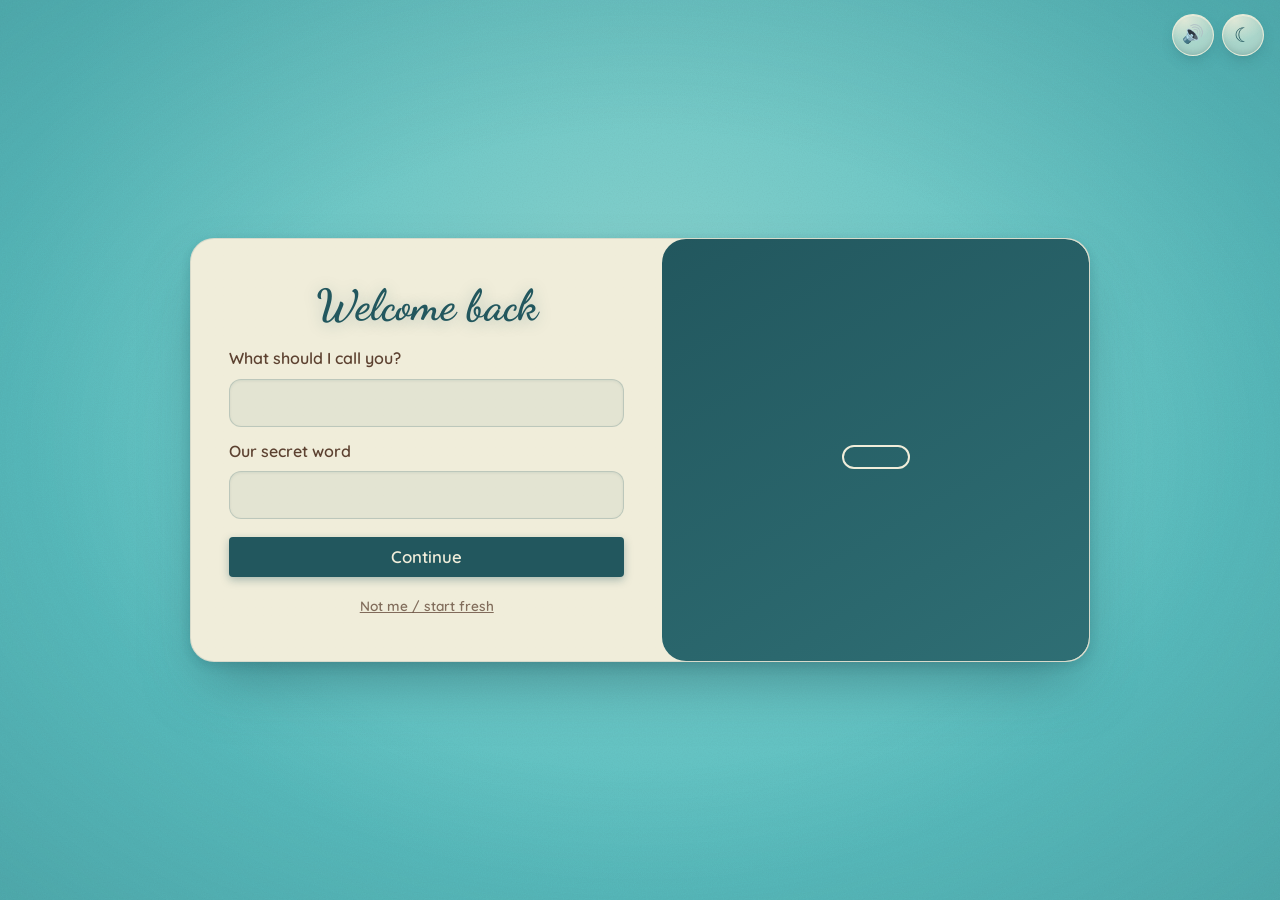
==== commit 446f7d37: "style: widen the sign-up card and drift hearts behind it The card sat narrow in a large empty page. " ====
--- a/surprise-kit/index.html
+++ b/surprise-kit/index.html
@@ -14,7 +14,7 @@
 <link href="https://fonts.googleapis.com/css2?family=Dancing+Script:wght@600;700&family=Quicksand:wght@400;500;600&display=swap" rel="stylesheet">
 <link rel="stylesheet" href="style.css">
 </head>
-<body>
+<body class="hearts">
 <!-- The gate: sign in on one side, an invitation to sign up on the other. The panel slides across
      to introduce the other side. All wording comes from CONFIG.welcome / CONFIG.login at runtime. -->
 <section class="gate" id="gate" aria-labelledby="wl-title">
--- a/surprise-kit/style.css
+++ b/surprise-kit/style.css
@@ -248,7 +248,7 @@
  padding:max(20px,env(safe-area-inset-top,0px)) 16px calc(env(safe-area-inset-bottom,0px) + 20px);
  background:radial-gradient(ellipse at 50% 35%,var(--bg-hi),var(--bg) 70%),var(--bg)}
 @supports (align-items:safe center){.signup{align-items:safe center;justify-content:safe center}}
-.su-card{width:min(960px,94vw);max-width:1000px;box-sizing:border-box;margin:auto;padding:clamp(1.4rem,3vw,2.2rem) clamp(1.3rem,4vw,2.6rem);
+.su-card{width:min(1120px,96vw);max-width:1160px;box-sizing:border-box;margin:auto;padding:clamp(1.4rem,3vw,2.2rem) clamp(1.3rem,4vw,2.6rem);
  display:flex;flex-direction:column;gap:1rem;border-radius:22px;
  /* a faint sheen down the card so the paper catches light rather than sitting flat */
  background:linear-gradient(180deg,color-mix(in srgb,var(--paper) 100%,transparent),var(--paper) 42%),var(--paper);
@@ -692,13 +692,13 @@
  100%{opacity:0;transform:translate(calc(cos(var(--a))*var(--d)),calc(sin(var(--a))*var(--d) + 2.5em)) scale(var(--s)) rotate(150deg)}}
 /* drifting hearts: Air.init() (js/common.js, untouched) already makes 18 <span>s in #air; a page-scoped selector restyles them
    as hearts - no JS change, no duplicate particles. !important is only there to beat Air's inline width/height/duration. */
-.proposal{--heart:url("data:image/svg+xml;utf8,<svg xmlns='http://www.w3.org/2000/svg' viewBox='0 0 24 24'><path d='M12 21.2C6 16.6 2.2 13 2.2 8.8 2.2 5.9 4.4 3.8 7.1 3.8c2 0 3.7 1.1 4.9 3 1.2-1.9 2.9-3 4.9-3 2.7 0 4.9 2.1 4.9 5 0 4.2-3.8 7.8-9.8 12.4z'/></svg>") center/contain no-repeat}
-.proposal #air span,.proposal #air span.pt{--hs:14px;width:var(--hs)!important;height:var(--hs)!important;border-radius:0;-webkit-mask:var(--heart);mask:var(--heart);background:var(--petal);
+.proposal,.hearts{--heart:url("data:image/svg+xml;utf8,<svg xmlns='http://www.w3.org/2000/svg' viewBox='0 0 24 24'><path d='M12 21.2C6 16.6 2.2 13 2.2 8.8 2.2 5.9 4.4 3.8 7.1 3.8c2 0 3.7 1.1 4.9 3 1.2-1.9 2.9-3 4.9-3 2.7 0 4.9 2.1 4.9 5 0 4.2-3.8 7.8-9.8 12.4z'/></svg>") center/contain no-repeat}
+.proposal #air span,.proposal #air span.pt,.hearts #air span,.hearts #air span.pt{--hs:14px;width:var(--hs)!important;height:var(--hs)!important;border-radius:0;-webkit-mask:var(--heart);mask:var(--heart);background:var(--petal);
  animation-name:pr-drift;animation-duration:44s!important;animation-timing-function:linear}
-.proposal #air span:nth-child(3n){--hs:22px;animation-duration:58s!important;background:var(--speck)}
-.proposal #air span:nth-child(3n+1){--hs:10px;animation-duration:36s!important}
-.proposal #air span:nth-child(4n+2){background:var(--accent)}
-.proposal #air span:nth-child(5n){--hs:30px;animation-duration:70s!important}
+.proposal #air span:nth-child(3n),.hearts #air span:nth-child(3n){--hs:22px;animation-duration:58s!important;background:var(--speck)}
+.proposal #air span:nth-child(3n+1),.hearts #air span:nth-child(3n+1){--hs:10px;animation-duration:36s!important}
+.proposal #air span:nth-child(4n+2),.hearts #air span:nth-child(4n+2){background:var(--accent)}
+.proposal #air span:nth-child(5n),.hearts #air span:nth-child(5n){--hs:30px;animation-duration:70s!important}
 @keyframes pr-drift{0%{transform:translate3d(0,10vh,0) rotate(-12deg);opacity:0}8%{opacity:.5}25%{transform:translate3d(calc(var(--dx)*.4),-28vh,0) rotate(10deg)}
  50%{transform:translate3d(calc(var(--dx)*-.2),-62vh,0) rotate(-10deg)}75%{transform:translate3d(calc(var(--dx)*.6),-90vh,0) rotate(12deg)}92%{opacity:.4}100%{transform:translate3d(var(--dx),-118vh,0) rotate(-6deg);opacity:0}}
 /* reduced motion: the global rule already stops every animation/transition and hides #air. Here: delays go too, the Yes keeps its
@@ -786,3 +786,8 @@
   .gate.nudge-form .gate-form{animation:none}
   .gate-cta{transition:none}
   .gate-cta:hover,.gate-cta:active{transform:none}}
+
+/* Hearts behind the card: .signup/.gate paint a full-screen background at z-index 50, which would
+   bury #air (z-index 10). <body> already carries the identical gradient, so on these pages the
+   container goes transparent and the drifting hearts show through around the card. */
+.hearts .signup,.hearts .gate{background:transparent}
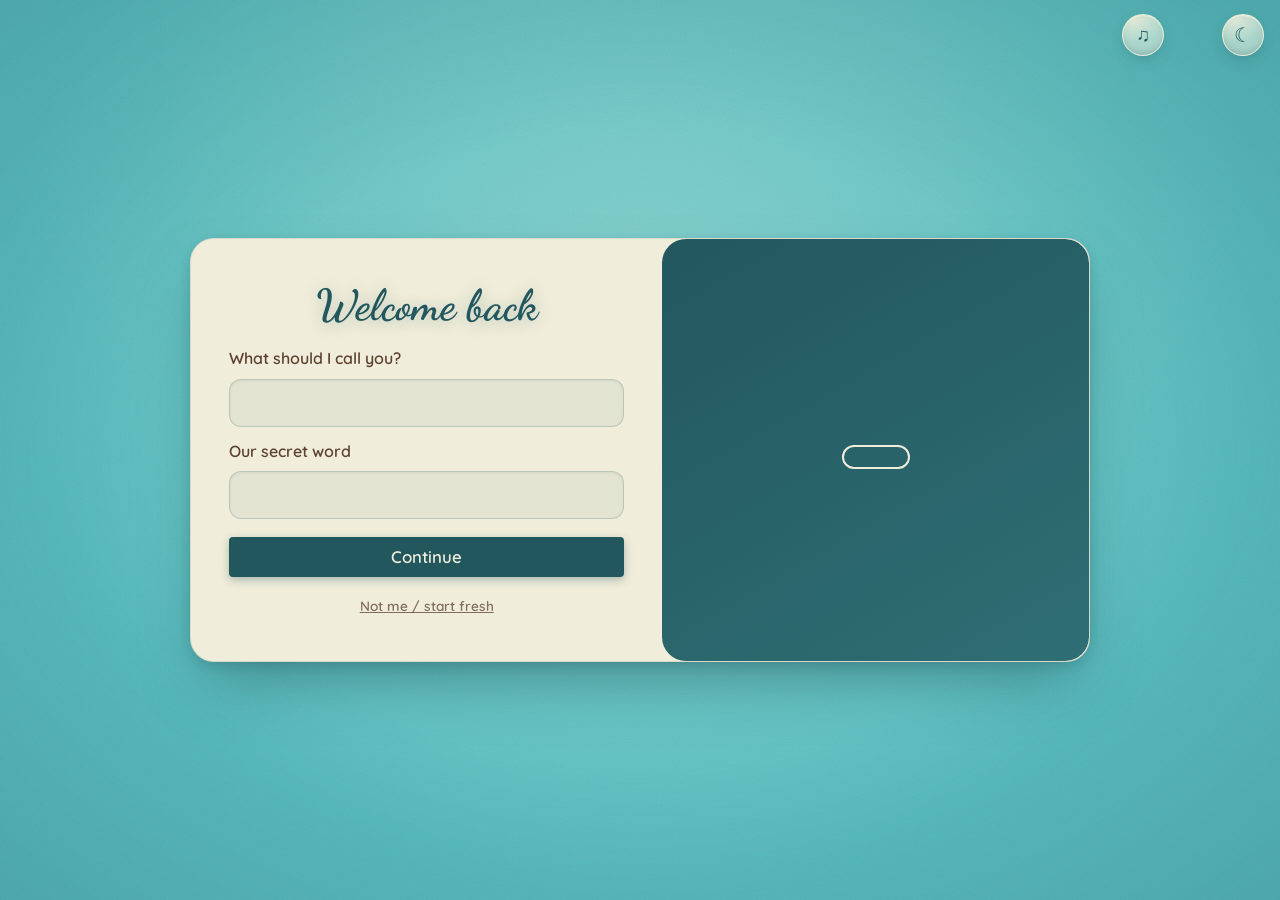
==== commit 38168e27: "feat(gate): "Not me / start fresh" really starts fresh It only forgot this device's session before, " ====
--- a/surprise-kit/index.html
+++ b/surprise-kit/index.html
@@ -52,16 +52,20 @@
   </div>
 </section>
 
-<!-- "not me / start fresh": forgets this device's session only. Same <dialog> pattern as the player. -->
+<!-- "not me / start fresh": erases the account everywhere, so it asks for the secret word first.
+     Same <dialog> pattern as the player: Esc closes, focus is trapped, the page behind is inert. -->
 <dialog class="lg-confirm" id="lg-confirm" aria-labelledby="lg-confirm-title">
-  <div class="lg-confirm-box">
+  <form class="lg-confirm-box" id="lg-confirm-form" method="dialog">
     <h3 id="lg-confirm-title"></h3>
     <p id="lg-confirm-text"></p>
+    <label class="lg-confirm-label" for="lg-confirm-secret"></label>
+    <input class="su-input" type="password" id="lg-confirm-secret" autocomplete="off" required>
+    <p class="su-msg" id="lg-confirm-msg" role="status" hidden></p>
     <div class="lg-confirm-row">
       <button type="button" class="su-continue" id="lg-confirm-no"></button>
-      <button type="button" class="gate-link" id="lg-confirm-yes"></button>
+      <button type="submit" class="gate-link" id="lg-confirm-yes"></button>
     </div>
-  </div>
+  </form>
 </dialog>
 <div id="air" aria-hidden="true"></div>
 <button class="theme" id="theme"></button>
--- a/surprise-kit/style.css
+++ b/surprise-kit/style.css
@@ -235,8 +235,6 @@
  box-shadow:inset 0 1px 0 var(--glass-hi),inset 0 -6px 12px -8px rgba(var(--sh),.5),0 10px 22px -8px rgba(var(--sh),.55)}
 .theme:active,.mute:active{transform:translateY(0) scale(.96)}
 .theme{right:16px;font-size:1.25rem}
-/* mute control (Phase 3 P4): shares the glass treatment above; only its slot and size differ */
-.mute{right:66px;font-size:1.1rem}
 @media (prefers-reduced-motion:reduce){.theme,.mute{transition:none}
  .theme:hover,.mute:hover,.theme:active,.mute:active{transform:none}}
 
@@ -261,16 +259,15 @@
    wrapping down to a lonely last word. */
 .su-title{margin:0 auto;max-width:22ch;text-align:center;text-wrap:balance;
  font:600 clamp(2.1rem,4.4vw,3.2rem)/1.2 'Dancing Script',cursive;color:var(--btn);text-shadow:0 2px 10px rgba(var(--sh),.22)}
-.su-form{display:grid;grid-template-columns:1fr;grid-template-areas:"username" "secret" "mood" "icon" "music" "final";gap:1.1rem;min-width:0}
+.su-form{display:grid;grid-template-columns:1fr;grid-template-areas:"username" "secret" "mood" "icon" "final";gap:1.1rem;min-width:0}
 @media (min-width:800px){
-  .su-form{grid-template-columns:1fr 1fr;column-gap:2.2rem;grid-template-areas:"username icon" "secret icon" "mood music" "final final"}
+  .su-form{grid-template-columns:1fr 1fr;column-gap:2.2rem;grid-template-areas:"username icon" "secret icon" "mood mood" "final final"}
 }
 .su-step{display:flex;flex-direction:column;gap:.6rem;padding-bottom:1rem;border-bottom:1px solid var(--rule);min-width:0}
 .su-step[data-step="username"]{grid-area:username}
 .su-step[data-step="secret"]{grid-area:secret}
 .su-step[data-step="mood"]{grid-area:mood}
 .su-step[data-step="icon"]{grid-area:icon}
-.su-step[data-step="music"]{grid-area:music}
 /* final step: spans the full width below the 2-column grid, centered; no border/padding
    carried over from .su-step, and a small negative margin trims the leftover row-gap above
    it so nothing reads as dead space between the grid and the question. */
@@ -304,21 +301,38 @@
    node exists yet, so the ::after below reads that same aria-label via attr() to show it
    underneath each circle without any script.js change). [aria-pressed="true"] gets a ring +
    scale bump so the selected mood is unambiguous at a glance. */
-.su-moods{display:flex;flex-wrap:wrap;gap:.8rem;justify-content:center;min-height:56px;padding-bottom:1.3rem}
-.su-mood{flex:0 0 auto;position:relative;width:clamp(44px,10vw,52px);height:clamp(44px,10vw,52px);padding:0;
- display:flex;align-items:center;justify-content:center;overflow:visible;
- font-size:clamp(1.6rem,4.5vw,2.1rem);line-height:1;color:var(--tab-ink);background:var(--tab);border:1.5px solid var(--slot-edge);border-radius:50%;cursor:pointer;
- transition:transform .15s ease,box-shadow .15s ease}
-.su-mood:hover{border-color:var(--accent)}
-.su-mood:focus-visible{outline-offset:2px}
-/* selected states ring in --btn, not --tab-on: in the dark theme --tab-on is the same #f3f4f6
-   as the card's --paper, so a fill alone is invisible against the card (QA S5). --btn is the
-   primary button colour in both themes, so it reads as a defined edge on cream and on white. */
-.su-mood[aria-pressed="true"]{color:var(--tab-on-ink);background:var(--tab-on);border-color:var(--btn);
- transform:scale(1.1);box-shadow:0 0 0 3px color-mix(in srgb,var(--btn) 45%,transparent),0 4px 10px rgba(var(--sh),.35)}
-.su-mood::after{content:attr(aria-label);position:absolute;top:100%;left:50%;transform:translateX(-50%);margin-top:.35rem;width:6em;
- font:600 .62rem/1.15 'Quicksand',sans-serif;color:var(--ink);text-align:center;white-space:normal;pointer-events:none}
-@media (prefers-reduced-motion:reduce){.su-mood{transition:none}}
+/* Mood picker: round animated tiles with a caption under each, the same family as the avatar
+   grid. The row spans the full card now that nothing sits beside it. */
+.su-step[data-step="mood"]{align-items:center;text-align:center}
+.su-moods{display:flex;flex-wrap:wrap;gap:clamp(1rem,3.2vw,2.6rem);justify-content:center;
+ padding:.3rem 0 .4rem;width:100%}
+.su-mood{flex:0 0 auto;position:relative;width:clamp(72px,9vw,92px);padding:0;background:none;border:0;cursor:pointer;
+ display:flex;flex-direction:column;align-items:center;gap:.45rem;color:var(--ink);
+ transition:transform .2s cubic-bezier(.2,.8,.3,1);
+ animation:av-in .45s cubic-bezier(.2,.8,.3,1) both;animation-delay:calc(min(var(--i,0),8) * 60ms)}
+/* the gif itself is the round tile; the button stays a plain column so the caption sits outside it */
+.su-mood img{width:clamp(64px,8vw,80px);height:clamp(64px,8vw,80px);object-fit:cover;border-radius:50%;display:block;
+ border:2px solid var(--slot-edge);box-shadow:0 3px 8px -3px rgba(var(--sh),.45);
+ transition:border-color .2s ease,box-shadow .2s ease}
+.su-mood-cap{font:600 .72rem/1.2 'Quicksand',sans-serif;color:var(--ink);text-align:center;max-width:9em}
+/* narrow screens: five across in one row rather than 4 + a lonely 5th, tiles shrinking to fit */
+@media (max-width:600px){
+  .su-moods{display:grid;grid-template-columns:repeat(5,1fr);gap:.5rem;align-items:start}
+  .su-mood{width:auto}
+  .su-mood img{width:100%;height:auto;aspect-ratio:1}
+  .su-mood-cap{font-size:.6rem;max-width:none;overflow-wrap:anywhere}}
+.su-mood:hover{transform:translateY(-3px)}
+.su-mood:hover img{border-color:var(--accent);box-shadow:0 10px 20px -6px rgba(var(--sh),.55)}
+.su-mood:focus-visible{outline-offset:4px;border-radius:12px}
+/* chosen: ring in --btn, never --tab-on, which is the card's own colour in the dark theme */
+.su-mood[aria-pressed="true"]{transform:translateY(-3px)}
+.su-mood[aria-pressed="true"] img{border-color:var(--btn);
+ box-shadow:0 0 0 4px color-mix(in srgb,var(--btn) 50%,transparent),0 10px 20px -6px rgba(var(--sh),.5)}
+.su-mood[aria-pressed="true"] .su-mood-cap{color:var(--btn);font-weight:700}
+@media (prefers-reduced-motion:reduce){
+  .su-mood{animation:none;transition:none}
+  .su-mood img{transition:none}
+  .su-mood:hover,.su-mood[aria-pressed="true"]{transform:none}}
 /* icon picker: one horizontal row (not a wrapping grid), each icon with a visible label
    underneath (same attr(aria-label) technique as the moods above, reading ICONS' label
    field - "One".."Five" today, the real icon names once D-assets' placeholders are swapped).
@@ -366,21 +380,6 @@
   .su-icon{animation:none;transition:none}
   .su-icon:hover,.su-icon:active,.su-icon[aria-pressed="true"]{transform:none}
   .su-icon[aria-pressed="true"]::after,.su-icon-upload.just-set{animation:none}}
-/* track list: a horizontal row of pill buttons (title + a music-note glyph via ::before,
-   currentColor so it follows .su-track's own text color/theme) instead of the old stacked
-   full-width list. Wraps on very narrow widths rather than forcing a scrollbar, since track
-   titles can run long. */
-.su-tracks{list-style:none;margin:0;padding:0;display:flex;flex-wrap:wrap;gap:.6rem;justify-content:center;min-height:48px}
-.su-tracks li{display:flex}
-.su-track{box-sizing:border-box;display:inline-flex;align-items:center;gap:.5rem;padding:.55rem 1.1rem;
- font:600 .95rem/1.2 'Quicksand',sans-serif;color:var(--ink);background:var(--tab);border:1.5px solid var(--slot-edge);border-radius:999px;cursor:pointer}
-.su-track::before{content:"\266A";font-size:1rem;line-height:1;color:currentColor}
-.su-track:hover{border-color:var(--accent)}
-/* same --btn ring as the moods/icons: with --tab-on's fill alone, a selected track in the dark
-   theme was indistinguishable from an unselected one - identical text colour, and its border
-   turned the card's own white (QA S5 follow-up). */
-.su-track[aria-selected="true"],.su-track.selected{color:var(--tab-on-ink);background:var(--tab-on);border-color:var(--btn);
- box-shadow:0 0 0 3px color-mix(in srgb,var(--btn) 45%,transparent)}
 /* gentle validation message (filled by script.js). NO display rule on purpose, so the hidden
    attribute keeps working - same caution as .reply-nudge. */
 .su-msg{margin:0;max-width:34ch;text-align:center;text-wrap:balance;font:600 1rem/1.4 'Quicksand',sans-serif;color:var(--ink)}
@@ -554,9 +553,6 @@
 .hdr-inbox::before{content:"\2709";font-size:1.15rem}
 .hdr-badge{position:absolute;top:-6px;right:-6px;min-width:18px;height:18px;padding:0 4px;box-sizing:border-box;border-radius:9px;
  font:700 .7rem/18px 'Quicksand',sans-serif;text-align:center;color:var(--btn-text);background:var(--btn);box-shadow:0 0 0 2px var(--paper)}
-/* "tap to resume music": shown by script when autoplay is blocked. NO display rule, so [hidden] works. */
-.hdr-resume{padding:.35rem .9rem;border:0;border-radius:999px;font:600 .85rem/1.3 'Quicksand',sans-serif;color:var(--btn-text);background:var(--btn);cursor:pointer}
-.hdr-resume:hover{filter:brightness(1.25)}
 .site-main{flex:1 0 auto;position:relative}
 .site-footer{flex:0 0 auto;padding:1.2rem 4vw calc(1.2rem + env(safe-area-inset-bottom,0px));text-align:center}
 /* small text on the teal sits on a paper label (same trick as .hint); invisible in dark */
@@ -772,6 +768,11 @@
 .lg-confirm-box h3{margin:0 0 .5rem;font:700 1.5rem/1.2 'Dancing Script',cursive;color:var(--btn)}
 .lg-confirm-box p{margin:0 0 1.1rem;font:500 .95rem/1.5 'Quicksand',sans-serif;color:var(--ink)}
 .lg-confirm-row{display:flex;flex-wrap:wrap;gap:.6rem;align-items:center;justify-content:center}
+/* the secret word asked for before the account is erased */
+.lg-confirm-label{display:block;margin:0 0 .4rem;font:600 .9rem/1.3 'Quicksand',sans-serif;color:var(--ink)}
+.lg-confirm-box .su-input{width:100%;box-sizing:border-box;margin:0 0 .9rem}
+.lg-confirm-box .su-msg{margin:-.4rem 0 .9rem;font-size:.86rem;color:var(--btn);font-weight:600}
+.lg-confirm-box [aria-busy="true"]{opacity:.75;cursor:progress}
 
 /* stacked: the panel becomes a banner above the form, and the sign-up link moves into the form */
 @media (max-width:800px){
@@ -791,3 +792,34 @@
    bury #air (z-index 10). <body> already carries the identical gradient, so on these pages the
    container goes transparent and the drifting hearts show through around the card. */
 .hearts .signup,.hearts .gate{background:transparent}
+
+/* ---- music panel (top right, every page) ------------------------------------------------------
+   The list switches the background track - real audio files, which survive a page change. The
+   Spotify embed under it is a visible player she presses herself; an iframe cannot be the
+   background music, so the two are deliberately separate things in one place. */
+.tunes-float{position:fixed;top:calc(env(safe-area-inset-top,0px) + 14px);right:116px;z-index:55;
+ width:42px;height:42px;display:grid;place-items:center;padding:0;border-radius:50%;cursor:pointer;
+ font-size:1.15rem;line-height:1;color:var(--head);border:1px solid var(--glass-edge);
+ background:radial-gradient(120% 90% at 28% 12%,var(--glass-sheen),transparent 62%),var(--glass);
+ -webkit-backdrop-filter:blur(12px) saturate(1.4);backdrop-filter:blur(12px) saturate(1.4);
+ box-shadow:inset 0 1px 0 var(--glass-hi),inset 0 -6px 12px -8px rgba(var(--sh),.5),0 6px 16px -6px rgba(var(--sh),.45);
+ transition:transform .18s ease,background .18s ease}
+.tunes-float:hover{background:radial-gradient(120% 90% at 28% 12%,var(--glass-sheen),transparent 62%),var(--glass-hi);transform:translateY(-1px)}
+.tunes[aria-expanded="true"]{border-color:var(--btn)}
+
+.tunes-panel{position:fixed;top:calc(env(safe-area-inset-top,0px) + 66px);right:16px;z-index:56;
+ width:min(320px,92vw);max-height:min(70vh,34rem);overflow-y:auto;box-sizing:border-box;
+ padding:.9rem 1rem 1rem;border-radius:16px;background:var(--paper);color:var(--ink);
+ border:1px solid color-mix(in srgb,var(--btn) 16%,transparent);
+ box-shadow:0 24px 48px -16px rgba(var(--sh),.6);
+ animation:tunes-in .22s cubic-bezier(.2,.8,.3,1) both}
+@keyframes tunes-in{from{opacity:0;transform:translateY(-8px) scale(.98)}}
+.tunes-panel :focus-visible{--ring:var(--ring-paper)}
+.tunes-title{margin:0 0 .7rem;font:700 1.15rem/1.25 'Dancing Script',cursive;color:var(--btn)}
+.tunes-sub{margin:1rem 0 .5rem;font:600 .8rem/1.3 'Quicksand',sans-serif;
+ color:color-mix(in srgb,var(--ink) 70%,transparent);text-transform:uppercase;letter-spacing:.04em}
+.tunes-spotify iframe{display:block;border:0;border-radius:12px}
+@media (prefers-reduced-motion:reduce){
+  .tunes-panel{animation:none}
+  .tunes-float{transition:none}
+  .tunes-float:hover{transform:none}}
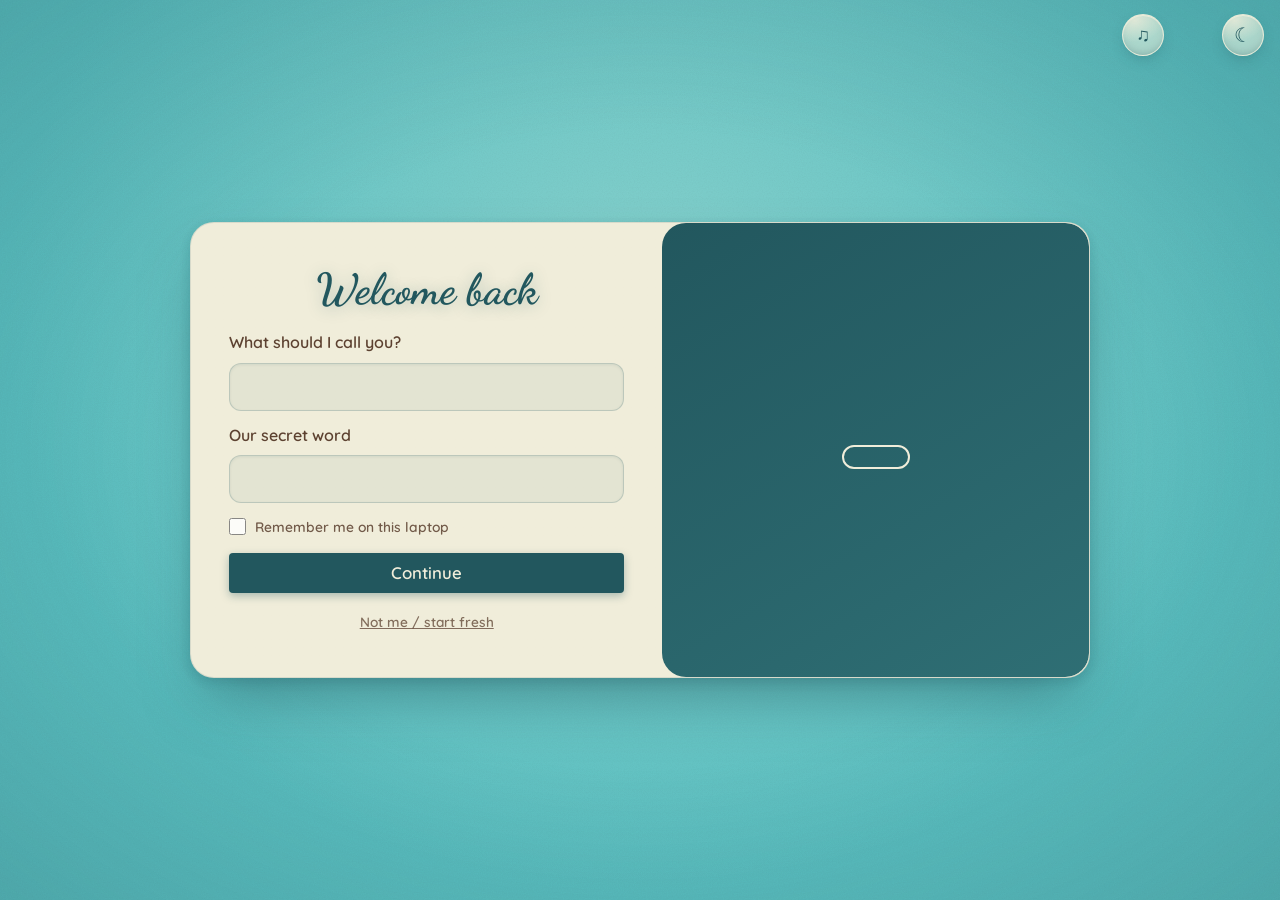
==== commit aa7415ce: "feat(gate): show the gate every time, and remember this laptop Signing in left a session in localSto" ====
--- a/surprise-kit/index.html
+++ b/surprise-kit/index.html
@@ -31,6 +31,7 @@
           <label class="su-label" for="lg-secret"></label>
           <input class="su-input" type="text" id="lg-secret" name="secret" autocapitalize="off" spellcheck="false" autocomplete="current-password" maxlength="100">
         </div>
+        <label class="gate-remember"><input type="checkbox" id="lg-remember"><span id="lg-remember-label"></span></label>
         <p class="su-msg" id="lg-msg" role="status" aria-live="polite" hidden></p>
         <button type="submit" class="su-continue" id="lg-continue"></button>
         <button type="button" class="gate-link" id="lg-reset"></button>
--- a/surprise-kit/style.css
+++ b/surprise-kit/style.css
@@ -47,6 +47,30 @@
    grows to fill it, so the scene stays centred in the space between the chrome at any window size; if the
    window is genuinely too short the page simply scrolls instead of cutting anything off. */
 .letter-main{display:flex;flex-direction:column;overflow-x:clip}
+/* The letter as an overlay on memories.html. It is a fixed layer the size of the viewport with the
+   stage centred inside it, so #stage keeps every rule it already had (the fall, the unfold, the
+   dim, the fold) without knowing it has moved. The dim itself is #stage::after, already
+   position:fixed, so it covers the gallery, header and footer exactly as it covered the old page.
+   z-index 30 sits under that dim (31) and under the lifted foreground (32) - the same stack as before. */
+.letter-over{position:fixed;inset:0;z-index:30;display:grid;place-items:center;overflow-y:auto}
+/* This `display` is an author rule, so on its own it beats the browser's [hidden]{display:none} and the
+   overlay stays laid out even when js/letter.js never shows it - a full-viewport fixed layer swallowing
+   every click on the gallery. The guard below is what makes `hidden` mean hidden. Any element whose
+   visibility is driven by the hidden attribute needs this as soon as it is given a display rule. */
+.letter-over[hidden]{display:none}
+.letter-over .stage{width:100%;min-height:100%;box-sizing:border-box}
+/* handing the page back: the whole layer fades as the gallery lights up underneath */
+.letter-over.leaving{opacity:0;transition:opacity .7s ease;pointer-events:none}
+/* While the letter is up the gallery is visible but held: js/letter.js also sets inert, which is what
+   actually blocks clicks and Tab. The blur is doing real work, not decoration - the gallery heading is a
+   big script face and so is the letter's, and dimmed alone they collided and neither could be read. Blurring
+   pushes the gallery behind the glass so it still reads as "my memories are back there" without competing.
+   The header is deliberately NOT blurred: the theme and music buttons stay usable through the dim. */
+body.letter-open .site-main{pointer-events:none;filter:blur(4px) saturate(.9);transition:filter .9s ease}
+.site-main{transition:filter .9s ease}
+@media (prefers-reduced-motion:reduce){
+  .letter-over.leaving{transition:none}
+  body.letter-open .site-main,.site-main{transition:none}}
 .stage{position:relative;flex:1 0 auto;display:flex;flex-direction:column;align-items:center;justify-content:center;gap:3vh;padding:2vh 4vw}
 /* the soft glow reaches 30% past the scene (was 45%) so it never adds scroll height above the footer */
 .letter-main .scene::before{inset:-30%}
@@ -610,7 +634,7 @@
 
 /* Phase 5 PA7: proposal.html, the question page. Full-screen, centred, no header/footer (only #theme + #mute float on top).
    Surface: the usual theme background under a deep shade (rgba(var(--sh)) is the same dim language as #stage::after on
-   letter.html, here baked into body's background so the drifting #air hearts stay visible above it). Text colour is
+   the letter, here baked into body's background so the drifting #air hearts stay visible above it). Text colour is
    --paper in BOTH themes (cream in light, near-white in dark): the dimmed surface is dark enough for it in each. */
 body.proposal{background:linear-gradient(rgba(var(--sh),.84),rgba(var(--sh),.84)),radial-gradient(ellipse at 50% 38%,var(--bg-hi),var(--bg) 70%),var(--bg)}
 body.proposal{--pr-glow:20%}
@@ -768,6 +792,12 @@
 .lg-confirm-box h3{margin:0 0 .5rem;font:700 1.5rem/1.2 'Dancing Script',cursive;color:var(--btn)}
 .lg-confirm-box p{margin:0 0 1.1rem;font:500 .95rem/1.5 'Quicksand',sans-serif;color:var(--ink)}
 .lg-confirm-row{display:flex;flex-wrap:wrap;gap:.6rem;align-items:center;justify-content:center}
+/* "Remember me on this laptop" under the sign-in fields */
+.gate-remember{display:flex;align-items:center;gap:.55rem;cursor:pointer;
+ font:600 .86rem/1.3 'Quicksand',sans-serif;color:var(--ink);opacity:.85;user-select:none}
+.gate-remember:hover{opacity:1}
+.gate-remember input{width:1.05rem;height:1.05rem;margin:0;cursor:pointer;accent-color:var(--btn);flex:0 0 auto}
+.gate-remember input:focus-visible{outline:2px solid var(--btn);outline-offset:2px}
 /* the secret word asked for before the account is erased */
 .lg-confirm-label{display:block;margin:0 0 .4rem;font:600 .9rem/1.3 'Quicksand',sans-serif;color:var(--ink)}
 .lg-confirm-box .su-input{width:100%;box-sizing:border-box;margin:0 0 .9rem}
